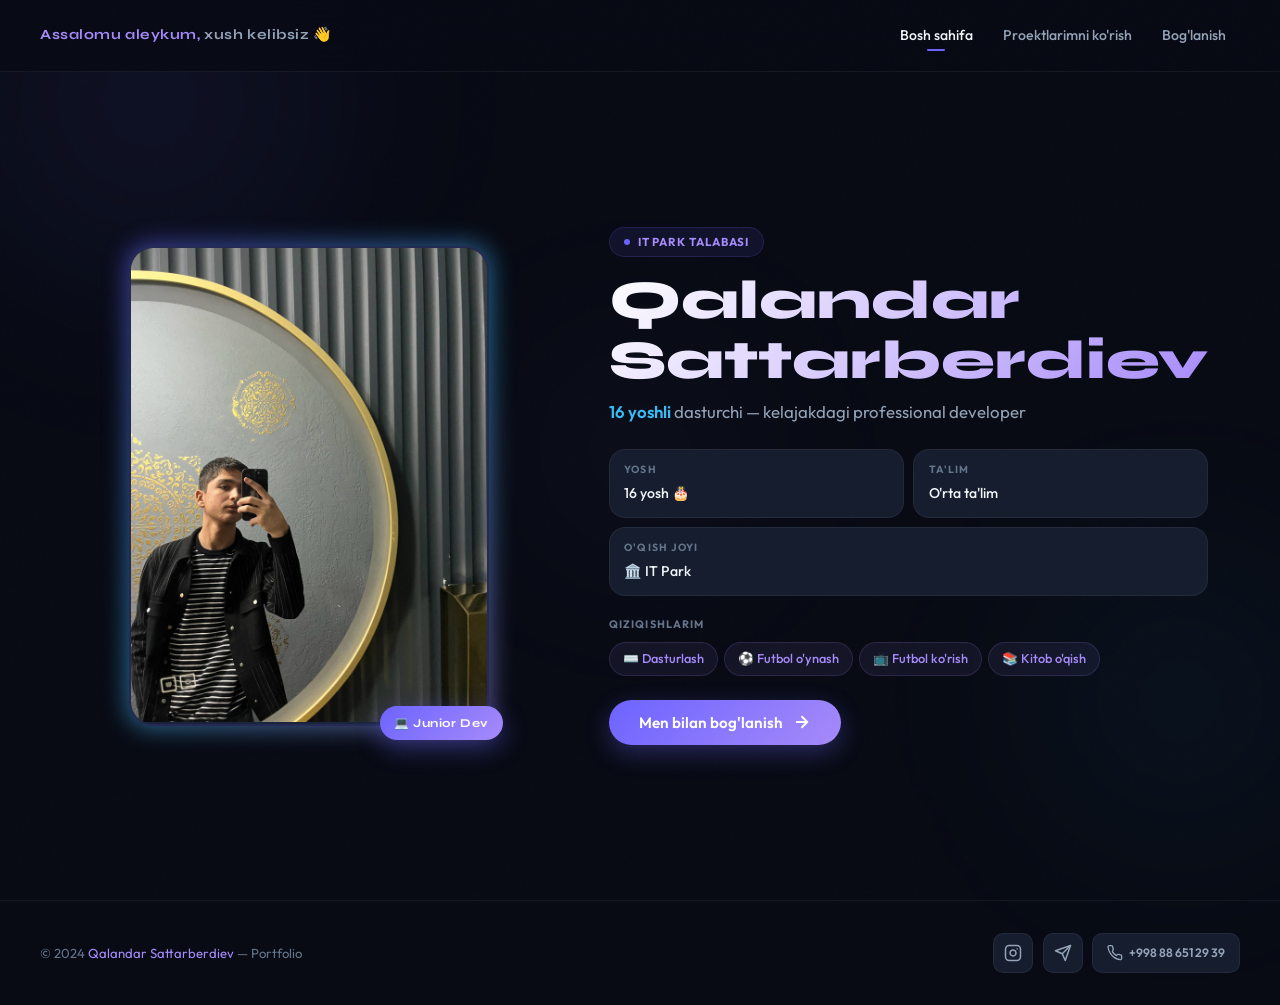
==== index.html @ b64dbe1a "ozim haqimda" ====
<!DOCTYPE html>
<html lang="uz">
<head>
  <meta charset="UTF-8" />
  <meta name="viewport" content="width=device-width, initial-scale=1.0" />
  <title>Qalandar Sattarberdiev — Portfolio</title>
  <meta name="description" content="Qalandar Sattarberdiev — 16 yoshli dasturchi. IT Park da tahsil oluvchi." />
  <link rel="stylesheet" href="style.css" />
  <link rel="preconnect" href="https://fonts.googleapis.com" />
  <link rel="preconnect" href="https://fonts.gstatic.com" crossorigin />
  <link href="https://fonts.googleapis.com/css2?family=Syne:wght@400;500;600;700;800&family=Outfit:wght@300;400;500;600&display=swap" rel="stylesheet" />
</head>
<body>

<!-- Background Blobs -->
<div class="bg-blob bg-blob-1"></div>
<div class="bg-blob bg-blob-2"></div>
<div class="bg-blob bg-blob-3"></div>

<!-- ===== HEADER ===== -->
<header id="main-header">
  <div class="header-inner">
    <!-- Greeting (desktop) -->
    <div class="header-greeting">
      <span>Assalomu aleykum,</span> xush kelibsiz 👋
    </div>
    <!-- Brand (mobile only) -->
    <div class="header-brand">QS</div>
    <!-- Desktop nav -->
    <nav>
      <a href="#" class="nav-link active" data-page="home">Bosh sahifa</a>
      <a href="#" class="nav-link" data-page="projects">Proektlarimni ko'rish</a>
      <a href="#" class="nav-link" data-page="contact">Bog'lanish</a>
    </nav>
    <!-- Hamburger -->
    <button class="hamburger" id="hamburger" aria-label="Menyuni ochish/yopish" aria-expanded="false">
      <span></span><span></span><span></span>
    </button>
  </div>
</header>

<!-- Mobile Navigation -->
<div class="mobile-nav" id="mobile-nav">
  <a href="#" class="nav-link active" data-page="home">🏠 Bosh sahifa</a>
  <a href="#" class="nav-link" data-page="projects">💼 Proektlarimni ko'rish</a>
  <a href="#" class="nav-link" data-page="contact">📬 Bog'lanish</a>
</div>

<!-- ===== MAIN ===== -->
<main>

  <!-- ==============================
       HOME PAGE
  ============================== -->
  <div class="page active" id="page-home">
    <section class="home-hero">
      <div class="section-wrap">
        <div class="hero-grid">

          <!-- Left: Profile Image -->
          <div class="hero-image-side">
            <div class="profile-card">
              <div class="profile-card-glow"></div>
              <div class="profile-img-wrap">
                <div class="profile-img-placeholder">
                  <svg width="80" height="80" viewBox="0 0 80 80" fill="none" xmlns="http://www.w3.org/2000/svg">
                    <circle cx="40" cy="30" r="20" fill="currentColor"/>
                    <ellipse cx="40" cy="72" rx="32" ry="20" fill="currentColor"/>
                  </svg>
                  <span><img src="image/photo_2026-04-04_16-23-13.jpg" alt=""></span>
                </div>
              </div>
              <div class="profile-badge">💻 Junior Dev</div>
            </div>
          </div>

          <!-- Right: Info -->
          <div class="hero-info-side">
            <div class="hero-tag">
              <span class="hero-tag-dot"></span>
              IT Park talabasi
            </div>
            <h1 class="hero-name">Qalandar<br>Sattarberdiev</h1>
            <p class="hero-subtitle">
              <strong>16 yoshli</strong> dasturchi — kelajakdagi
              professional developer
            </p>

            <!-- Info Grid -->
            <div class="info-grid">
              <div class="info-item">
                <div class="info-label">Yosh</div>
                <div class="info-value">16 yosh 🎂</div>
              </div>
              <div class="info-item">
                <div class="info-label">Ta'lim</div>
                <div class="info-value">O'rta ta'lim</div>
              </div>
              <div class="info-item span-2">
                <div class="info-label">O'qish joyi</div>
                <div class="info-value">🏛️ IT Park</div>
              </div>
            </div>

            <!-- Interests -->
            <div class="interests-section">
              <div class="interests-title">Qiziqishlarim</div>
              <div class="interests-tags">
                <span class="interest-tag">⌨️ Dasturlash</span>
                <span class="interest-tag">⚽ Futbol o'ynash</span>
                <span class="interest-tag">📺 Futbol ko'rish</span>
                <span class="interest-tag">📚 Kitob o'qish</span>
              </div>
            </div>

            <!-- CTA -->
            <button class="btn-primary" data-page="contact">
              <span>Men bilan bog'lanish</span>
              <svg width="18" height="18" viewBox="0 0 24 24" fill="none" stroke="currentColor" stroke-width="2.5" stroke-linecap="round" stroke-linejoin="round">
                <line x1="5" y1="12" x2="19" y2="12"/><polyline points="12 5 19 12 12 19"/>
              </svg>
            </button>
          </div>

        </div>
      </div>
    </section>
  </div>

  <!-- ==============================
       PROJECTS PAGE
  ============================== -->
  <div class="page" id="page-projects">
    <section>
      <div class="section-wrap">
        <div class="projects-header fade-in-up">
          <div class="section-eyebrow">Portfolio</div>
          <h2 class="section-title">Mening Proektlarim</h2>
          <p class="section-desc">
            Dasturlash yo'lida yaratilgan ishlarim — har biri yangi ko'nikma va tajriba
          </p>
        </div>

        <div class="projects-grid">

          <!-- Card 1 -->
          <div class="project-card" data-link="#" onclick="openProject(this)">
            <div class="project-card-bg bg-p1">
              <div class="project-card-inner-pattern">🌐</div>
            </div>
            <div class="project-card-overlay"></div>
            <div class="project-card-overlay-hover"></div>
            <div class="project-card-link-icon">
              <svg width="16" height="16" viewBox="0 0 24 24" fill="none" stroke="#fff" stroke-width="2.5"><line x1="7" y1="17" x2="17" y2="7"/><polyline points="7 7 17 7 17 17"/></svg>
            </div>
            <div class="project-card-content">
              <div class="project-card-num">01</div>
              <div class="project-card-title">Web Sayt</div>
              <div class="project-card-tag">HTML · CSS</div>
            </div>
          </div>

          <!-- Card 2 -->
          <div class="project-card" data-link="#" onclick="openProject(this)">
            <div class="project-card-bg bg-p2">
              <div class="project-card-inner-pattern">🧮</div>
            </div>
            <div class="project-card-overlay"></div>
            <div class="project-card-overlay-hover"></div>
            <div class="project-card-link-icon">
              <svg width="16" height="16" viewBox="0 0 24 24" fill="none" stroke="#fff" stroke-width="2.5"><line x1="7" y1="17" x2="17" y2="7"/><polyline points="7 7 17 7 17 17"/></svg>
            </div>
            <div class="project-card-content">
              <div class="project-card-num">02</div>
              <div class="project-card-title">Kalkulyator</div>
              <div class="project-card-tag">JavaScript</div>
            </div>
          </div>

          <!-- Card 3 -->
          <div class="project-card" data-link="#" onclick="openProject(this)">
            <div class="project-card-bg bg-p3">
              <div class="project-card-inner-pattern">📝</div>
            </div>
            <div class="project-card-overlay"></div>
            <div class="project-card-overlay-hover"></div>
            <div class="project-card-link-icon">
              <svg width="16" height="16" viewBox="0 0 24 24" fill="none" stroke="#fff" stroke-width="2.5"><line x1="7" y1="17" x2="17" y2="7"/><polyline points="7 7 17 7 17 17"/></svg>
            </div>
            <div class="project-card-content">
              <div class="project-card-num">03</div>
              <div class="project-card-title">Todo App</div>
              <div class="project-card-tag">JavaScript</div>
            </div>
          </div>

          <!-- Card 4 -->
          <div class="project-card" data-link="#" onclick="openProject(this)">
            <div class="project-card-bg bg-p4">
              <div class="project-card-inner-pattern">🎨</div>
            </div>
            <div class="project-card-overlay"></div>
            <div class="project-card-overlay-hover"></div>
            <div class="project-card-link-icon">
              <svg width="16" height="16" viewBox="0 0 24 24" fill="none" stroke="#fff" stroke-width="2.5"><line x1="7" y1="17" x2="17" y2="7"/><polyline points="7 7 17 7 17 17"/></svg>
            </div>
            <div class="project-card-content">
              <div class="project-card-num">04</div>
              <div class="project-card-title">Landing Page</div>
              <div class="project-card-tag">HTML · CSS</div>
            </div>
          </div>

          <!-- Card 5 -->
          <div class="project-card" data-link="#" onclick="openProject(this)">
            <div class="project-card-bg bg-p5">
              <div class="project-card-inner-pattern">⚡</div>
            </div>
            <div class="project-card-overlay"></div>
            <div class="project-card-overlay-hover"></div>
            <div class="project-card-link-icon">
              <svg width="16" height="16" viewBox="0 0 24 24" fill="none" stroke="#fff" stroke-width="2.5"><line x1="7" y1="17" x2="17" y2="7"/><polyline points="7 7 17 7 17 17"/></svg>
            </div>
            <div class="project-card-content">
              <div class="project-card-num">05</div>
              <div class="project-card-title">Quiz App</div>
              <div class="project-card-tag">JS · DOM</div>
            </div>
          </div>

          <!-- Card 6 -->
          <div class="project-card" data-link="#" onclick="openProject(this)">
            <div class="project-card-bg bg-p6">
              <div class="project-card-inner-pattern">🌤️</div>
            </div>
            <div class="project-card-overlay"></div>
            <div class="project-card-overlay-hover"></div>
            <div class="project-card-link-icon">
              <svg width="16" height="16" viewBox="0 0 24 24" fill="none" stroke="#fff" stroke-width="2.5"><line x1="7" y1="17" x2="17" y2="7"/><polyline points="7 7 17 7 17 17"/></svg>
            </div>
            <div class="project-card-content">
              <div class="project-card-num">06</div>
              <div class="project-card-title">Weather App</div>
              <div class="project-card-tag">API · JS</div>
            </div>
          </div>

        </div>
      </div>
    </section>
  </div>

  <!-- ==============================
       CONTACT PAGE
  ============================== -->
  <div class="page" id="page-contact">
    <section class="contact-hero">
      <div class="section-wrap">
        <div class="contact-wrap">
          <div class="contact-card fade-in-up">

            <div class="contact-card-top">
              <div class="contact-card-top-glow"></div>
              <div class="contact-avatar">QS</div>
              <div class="section-eyebrow" style="margin-bottom: 0.5rem;">Aloqa</div>
              <h2 class="section-title" style="font-size: 2rem; margin-bottom: 0.5rem;">Bog'lanish</h2>
              <p style="color: var(--text2); font-size: 0.95rem;">
                Loyiha yoki hamkorlik uchun murojaat qiling
              </p>
            </div>

            <div class="contact-card-bottom">

              <!-- Phone -->
              <a href="tel:+998886512939" class="contact-item">
                <div class="contact-icon-wrap contact-icon-phone">
                  <svg width="22" height="22" viewBox="0 0 24 24" fill="none" stroke="currentColor" stroke-width="2" stroke-linecap="round" stroke-linejoin="round">
                    <path d="M22 16.92v3a2 2 0 0 1-2.18 2 19.79 19.79 0 0 1-8.63-3.07A19.5 19.5 0 0 1 4.69 12 19.79 19.79 0 0 1 1.61 3.38 2 2 0 0 1 3.58 1h3a2 2 0 0 1 2 1.72 12.84 12.84 0 0 0 .7 2.81 2 2 0 0 1-.45 2.11L8.09 9.91a16 16 0 0 0 6 6l1.27-1.27a2 2 0 0 1 2.11-.45 12.84 12.84 0 0 0 2.81.7A2 2 0 0 1 22 16.92z"/>
                  </svg>
                </div>
                <div>
                  <div class="contact-item-label">Telefon raqam</div>
                  <div class="contact-item-value">+998 88 651 29 39</div>
                </div>
                <div class="contact-item-arrow">
                  <svg width="18" height="18" viewBox="0 0 24 24" fill="none" stroke="currentColor" stroke-width="2.5"><line x1="5" y1="12" x2="19" y2="12"/><polyline points="12 5 19 12 12 19"/></svg>
                </div>
              </a>

              <!-- Email -->
              <a href="mailto:qalandarsattarov9@gmail.com" class="contact-item">
                <div class="contact-icon-wrap contact-icon-email">
                  <svg width="22" height="22" viewBox="0 0 24 24" fill="none" stroke="currentColor" stroke-width="2" stroke-linecap="round" stroke-linejoin="round">
                    <path d="M4 4h16c1.1 0 2 .9 2 2v12c0 1.1-.9 2-2 2H4c-1.1 0-2-.9-2-2V6c0-1.1.9-2 2-2z"/>
                    <polyline points="22,6 12,13 2,6"/>
                  </svg>
                </div>
                <div>
                  <div class="contact-item-label">Email manzil</div>
                  <div class="contact-item-value">qalandarsattarov9@gmail.com</div>
                </div>
                <div class="contact-item-arrow">
                  <svg width="18" height="18" viewBox="0 0 24 24" fill="none" stroke="currentColor" stroke-width="2.5"><line x1="5" y1="12" x2="19" y2="12"/><polyline points="12 5 19 12 12 19"/></svg>
                </div>
              </a>

            </div>
          </div>
        </div>
      </div>
    </section>
  </div>

</main>

<!-- ===== FOOTER ===== -->
<footer>
  <div class="footer-inner">
    <div class="footer-copy">
      © 2024 <span>Qalandar Sattarberdiev</span> — Portfolio
    </div>
    <div class="footer-socials">
      <!-- Instagram -->
      <a href="https://instagram.com/sattarovv_lvl" target="_blank" class="social-btn" title="Instagram">
        <svg width="18" height="18" viewBox="0 0 24 24" fill="none" stroke="currentColor" stroke-width="2" stroke-linecap="round" stroke-linejoin="round">
          <rect x="2" y="2" width="20" height="20" rx="5" ry="5"/>
          <path d="M16 11.37A4 4 0 1 1 12.63 8 4 4 0 0 1 16 11.37z"/>
          <line x1="17.5" y1="6.5" x2="17.51" y2="6.5"/>
        </svg>
      </a>
      <!-- Telegram -->
      <a href="https://t.me/sattarov_lv" target="_blank" class="social-btn" title="Telegram">
        <svg width="18" height="18" viewBox="0 0 24 24" fill="none" stroke="currentColor" stroke-width="2" stroke-linecap="round" stroke-linejoin="round">
          <line x1="22" y1="2" x2="11" y2="13"/>
          <polygon points="22 2 15 22 11 13 2 9 22 2"/>
        </svg>
      </a>
      <!-- Phone -->
      <a href="tel:+998886512939" class="social-btn social-phone-btn" title="Call">
        <svg width="16" height="16" viewBox="0 0 24 24" fill="none" stroke="currentColor" stroke-width="2" stroke-linecap="round" stroke-linejoin="round">
          <path d="M22 16.92v3a2 2 0 0 1-2.18 2 19.79 19.79 0 0 1-8.63-3.07A19.5 19.5 0 0 1 4.69 12 19.79 19.79 0 0 1 1.61 3.38 2 2 0 0 1 3.58 1h3a2 2 0 0 1 2 1.72c.127.96.361 1.903.7 2.81a2 2 0 0 1-.45 2.11L8.09 9.91a16 16 0 0 0 6 6l1.27-1.27a2 2 0 0 1 2.11-.45c.907.339 1.85.573 2.81.7A2 2 0 0 1 22 16.92z"/>
        </svg>
        <span>+998 88 651 29 39</span>
      </a>
    </div>
  </div>
</footer>

<script src="script.js"></script>
</body>
</html>
---- style.css ----
/* ===== IMPORTS ===== */
@import url('https://fonts.googleapis.com/css2?family=Syne:wght@400;500;600;700;800&family=Outfit:wght@300;400;500;600&display=swap');

/* ===== CSS VARIABLES ===== */
:root {
  --bg:        #080b14;
  --bg2:       #0d1120;
  --surface:   #151d2e;
  --surface2:  #1c2640;
  --accent:    #6c63ff;
  --accent2:   #a78bfa;
  --accent3:   #38bdf8;
  --text:      #f1f5f9;
  --text2:     #94a3b8;
  --text3:     #64748b;
  --border:    rgba(108,99,255,0.18);
  --border2:   rgba(255,255,255,0.06);
  --glow:      0 0 40px rgba(108,99,255,0.25);
  --radius:    16px;
  --radius2:   24px;
  --font-d:    'Syne', sans-serif;
  --font-b:    'Outfit', sans-serif;
  --ease:      0.3s cubic-bezier(0.4,0,0.2,1);
  --header-h: 64px;
}

/* ===== RESET ===== */
*, *::before, *::after { box-sizing: border-box; margin: 0; padding: 0; }
html { scroll-behavior: smooth; -webkit-text-size-adjust: 100%; }
body {
  font-family: var(--font-b);
  background: var(--bg);
  color: var(--text);
  min-height: 100vh;
  overflow-x: hidden;
  line-height: 1.6;
}
a { text-decoration: none; color: inherit; }
img { max-width: 100%; height: auto; display: block; }
ul { list-style: none; }
button { cursor: pointer; font-family: inherit; }

/* ===== SCROLLBAR ===== */
::-webkit-scrollbar { width: 5px; }
::-webkit-scrollbar-track { background: var(--bg); }
::-webkit-scrollbar-thumb { background: var(--accent); border-radius: 3px; }

/* ===== NOISE OVERLAY ===== */
body::before {
  content: '';
  position: fixed; inset: 0;
  background-image: url("data:image/svg+xml,%3Csvg viewBox='0 0 256 256' xmlns='http://www.w3.org/2000/svg'%3E%3Cfilter id='n'%3E%3CfeTurbulence type='fractalNoise' baseFrequency='0.9' numOctaves='4' stitchTiles='stitch'/%3E%3C/filter%3E%3Crect width='100%25' height='100%25' filter='url(%23n)' opacity='0.03'/%3E%3C/svg%3E");
  pointer-events: none; z-index: 9999; opacity: 0.35;
}

/* ===== BG BLOBS ===== */
.bg-blob {
  position: fixed; border-radius: 50%;
  filter: blur(90px); pointer-events: none; z-index: 0;
  animation: blobFloat 8s ease-in-out infinite alternate;
}
.bg-blob-1 {
  width: min(500px, 80vw); height: min(500px, 80vw);
  background: radial-gradient(circle, rgba(108,99,255,0.12) 0%, transparent 70%);
  top: -150px; left: -100px;
}
.bg-blob-2 {
  width: min(400px, 70vw); height: min(400px, 70vw);
  background: radial-gradient(circle, rgba(56,189,248,0.08) 0%, transparent 70%);
  bottom: 0; right: -100px; animation-delay: -3s;
}
.bg-blob-3 {
  width: min(300px, 60vw); height: min(300px, 60vw);
  background: radial-gradient(circle, rgba(167,139,250,0.07) 0%, transparent 70%);
  top: 50%; left: 50%; transform: translate(-50%,-50%); animation-delay: -5s;
}
@keyframes blobFloat {
  from { transform: translateY(0) scale(1); }
  to   { transform: translateY(-28px) scale(1.04); }
}

/* ===========================
   HEADER
=========================== */
header {
  position: fixed; top: 0; left: 0; right: 0; z-index: 1000;
  height: var(--header-h);
  padding: 0 clamp(1rem, 4vw, 2rem);
  background: rgba(8,11,20,0.8);
  backdrop-filter: blur(20px); -webkit-backdrop-filter: blur(20px);
  border-bottom: 1px solid var(--border2);
  transition: background var(--ease), box-shadow var(--ease);
}
header.scrolled {
  background: rgba(8,11,20,0.97);
  box-shadow: 0 8px 32px rgba(0,0,0,0.5);
}
.header-inner {
  max-width: 1200px; margin: 0 auto;
  height: 100%;
  display: flex; align-items: center; justify-content: space-between;
  gap: 1rem;
}

.header-greeting {
  font-family: var(--font-d); font-size: clamp(0.7rem,1.4vw,0.88rem);
  font-weight: 700; color: var(--text2); letter-spacing: 0.04em;
  white-space: nowrap; flex-shrink: 0;
  display: none; /* hidden by default, shown at 640px+ */
}
.header-greeting span { color: var(--accent2); }

/* Desktop nav */
nav {
  display: none; /* hidden by default, shown at 768px+ */
  align-items: center; gap: 0.2rem;
  flex-shrink: 0;
}
.nav-link {
  font-family: var(--font-b); font-size: 0.88rem; font-weight: 500;
  color: var(--text2); padding: 0.45rem 0.85rem; border-radius: 8px;
  transition: color var(--ease); position: relative; white-space: nowrap;
}
.nav-link::after {
  content: ''; position: absolute;
  bottom: 3px; left: 50%;
  transform: translateX(-50%) scaleX(0);
  width: 18px; height: 2px;
  background: var(--accent); border-radius: 2px;
  transition: transform var(--ease);
}
.nav-link:hover          { color: var(--text); }
.nav-link:hover::after   { transform: translateX(-50%) scaleX(1); }
.nav-link.active         { color: var(--text); }
.nav-link.active::after  { transform: translateX(-50%) scaleX(1); }

/* Logo / brand on mobile */
.header-brand {
  font-family: var(--font-d); font-size: 1rem; font-weight: 800;
  background: linear-gradient(135deg, var(--accent), var(--accent2));
  -webkit-background-clip: text; -webkit-text-fill-color: transparent;
  background-clip: text; flex: 1;
}

/* Hamburger button */
.hamburger {
  display: flex; flex-direction: column; justify-content: center;
  gap: 5px; padding: 6px; background: none; border: none;
  width: 36px; height: 36px; flex-shrink: 0;
}
.hamburger span {
  display: block; width: 22px; height: 2px;
  background: var(--text); border-radius: 2px;
  transition: transform var(--ease), opacity var(--ease);
  transform-origin: center;
}
.hamburger.open span:nth-child(1) { transform: translateY(7px) rotate(45deg); }
.hamburger.open span:nth-child(2) { opacity: 0; transform: scaleX(0); }
.hamburger.open span:nth-child(3) { transform: translateY(-7px) rotate(-45deg); }

/* Mobile nav dropdown */
.mobile-nav {
  display: flex;
  position: fixed;
  top: var(--header-h); left: 0; right: 0;
  background: rgba(8,11,20,0.98);
  backdrop-filter: blur(24px); -webkit-backdrop-filter: blur(24px);
  border-bottom: 1px solid var(--border2);
  padding: 1rem 1.25rem 1.5rem;
  z-index: 998;
  flex-direction: column; gap: 0.25rem;
  opacity: 0; transform: translateY(-12px);
  pointer-events: none;
  transition: opacity var(--ease), transform var(--ease);
}
.mobile-nav.open {
  opacity: 1; transform: translateY(0);
  pointer-events: all;
}
.mobile-nav .nav-link {
  display: block; font-size: 1rem;
  padding: 0.85rem 1rem; border-radius: 10px;
  border: 1px solid transparent;
  transition: background var(--ease), border-color var(--ease), color var(--ease);
}
.mobile-nav .nav-link::after { display: none; }
.mobile-nav .nav-link:hover,
.mobile-nav .nav-link.active {
  color: var(--text);
  background: rgba(108,99,255,0.08);
  border-color: var(--border);
}

/* ===========================
   MAIN / PAGES
=========================== */
main {
  position: relative; z-index: 1;
  padding-top: var(--header-h);
}
.page        { display: none; }
.page.active { display: block; }

.section-wrap {
  max-width: 1200px; margin: 0 auto;
  padding: clamp(2rem, 5vw, 5rem) clamp(1rem, 5vw, 2rem);
}

/* ===========================
   HOME — HERO
=========================== */
.home-hero {
  min-height: calc(100svh - var(--header-h));
  display: flex; align-items: center;
}
/* Mobile: single column, image on top */
.hero-grid {
  display: grid;
  grid-template-columns: 1fr;
  gap: clamp(1.5rem, 4vw, 2.5rem);
  align-items: center; width: 100%;
}
.hero-image-side {
  display: flex; justify-content: center;
  order: -1;  /* image always on top in mobile */
  animation: fadeInLeft 0.75s ease both;
}
.profile-card {
  position: relative;
  width: 100%; max-width: clamp(180px, 50vw, 280px);
}
.profile-card-glow {
  position: absolute; inset: -2px;
  border-radius: var(--radius2);
  background: linear-gradient(135deg, var(--accent), var(--accent3), var(--accent2));
  opacity: 0.55; filter: blur(12px); z-index: 0;
  animation: glowPulse 3s ease-in-out infinite;
}
@keyframes glowPulse {
  0%,100% { opacity: 0.38; filter: blur(12px); }
  50%      { opacity: 0.68; filter: blur(22px); }
}
.profile-img-wrap {
  position: relative; z-index: 1;
  border-radius: var(--radius2); overflow: hidden;
  border: 2px solid var(--border);
  background: var(--surface); aspect-ratio: 3/4;
}
.profile-img-placeholder {
  width: 100%; height: 100%; min-height: 200px;
  background: linear-gradient(135deg, var(--surface) 0%, var(--surface2) 100%);
  display: flex; flex-direction: column;
  align-items: center; justify-content: center;
  gap: 0.75rem; color: var(--text3);
}
.profile-img-placeholder svg { opacity: 0.35; width: clamp(40px,10vw,70px); height: auto; }
.profile-img-placeholder span { font-size: 0.75rem;margin-bottom: 15px; }
.profile-badge {
  position: absolute; bottom: -12px; right: -10px;
  background: linear-gradient(135deg, var(--accent), var(--accent2));
  color: #fff; font-family: var(--font-d);
  font-size: clamp(0.6rem, 1.5vw, 0.75rem); font-weight: 700;
  padding: 0.45rem 0.85rem; border-radius: 50px;
  letter-spacing: 0.05em;
  box-shadow: 0 8px 24px rgba(108,99,255,0.4);
  z-index: 2; white-space: nowrap;
}
.hero-info-side {
  text-align: center; /* centered on mobile */
  animation: fadeInRight 0.75s ease both 0.18s;
}
.hero-tag {
  display: inline-flex; align-items: center; gap: 0.5rem;
  background: rgba(108,99,255,0.1); border: 1px solid var(--border);
  color: var(--accent2); font-size: 0.72rem; font-weight: 700;
  padding: 0.3rem 0.85rem; border-radius: 50px;
  margin-bottom: 0.85rem; letter-spacing: 0.08em; text-transform: uppercase;
}
.hero-tag-dot {
  width: 6px; height: 6px;
  background: var(--accent); border-radius: 50%;
  animation: pulse 2s infinite;
}
@keyframes pulse {
  0%,100% { opacity: 1; transform: scale(1); }
  50%      { opacity: 0.45; transform: scale(0.75); }
}
.hero-name {
  font-family: var(--font-d);
  font-size: clamp(1.8rem, 6vw, 3.4rem);
  font-weight: 800; line-height: 1.1; margin-bottom: 0.5rem;
  background: linear-gradient(135deg,#fff 0%,var(--accent2) 100%);
  -webkit-background-clip: text; -webkit-text-fill-color: transparent;
  background-clip: text;
}
.hero-subtitle {
  font-size: clamp(0.88rem, 2vw, 1.05rem);
  color: var(--text2); margin-bottom: 1.5rem;
}
.hero-subtitle strong { color: var(--accent3); font-weight: 600; }

.info-grid {
  display: grid;
  grid-template-columns: 1fr 1fr;
  gap: 0.6rem; margin-bottom: 1.25rem;
}
.info-item {
  background: var(--surface); border: 1px solid var(--border2);
  border-radius: var(--radius); padding: 0.75rem 0.9rem;
  transition: border-color var(--ease), background var(--ease), transform var(--ease);
}
.info-item:hover { border-color: var(--border); background: var(--surface2); transform: translateY(-2px); }
.info-item.span-2 { grid-column: span 2; }
.info-label {
  font-size: 0.65rem; font-weight: 700; color: var(--text3);
  text-transform: uppercase; letter-spacing: 0.1em; margin-bottom: 0.2rem;
}
.info-value { font-size: 0.88rem; font-weight: 500; color: var(--text); }

.interests-section { margin-bottom: 1.5rem; }
.interests-title {
  font-size: 0.68rem; font-weight: 700; color: var(--text3);
  text-transform: uppercase; letter-spacing: 0.1em; margin-bottom: 0.55rem;
}
.interests-tags { display: flex; flex-wrap: wrap; gap: 0.4rem; justify-content: center; }
.interest-tag {
  display: inline-flex; align-items: center; gap: 0.32rem;
  background: rgba(167,139,250,0.08); border: 1px solid rgba(167,139,250,0.16);
  color: var(--accent2); font-size: 0.8rem; font-weight: 500;
  padding: 0.35rem 0.8rem; border-radius: 50px;
  transition: background var(--ease), border-color var(--ease), transform var(--ease);
}
.interest-tag:hover {
  background: rgba(167,139,250,0.16); border-color: rgba(167,139,250,0.32);
  transform: translateY(-2px);
}

.btn-primary {
  display: inline-flex; align-items: center; justify-content: center; gap: 0.6rem;
  width: 100%;  /* full width on mobile */
  background: linear-gradient(135deg, var(--accent) 0%, var(--accent2) 100%);
  color: #fff; font-family: var(--font-b);
  font-size: 0.95rem; font-weight: 600;
  padding: 0.82rem 1.9rem; border-radius: 50px; border: none;
  transition: transform var(--ease), box-shadow var(--ease);
  box-shadow: 0 8px 24px rgba(108,99,255,0.32);
  position: relative; overflow: hidden;
}
.btn-primary::before {
  content: ''; position: absolute; inset: 0;
  background: linear-gradient(135deg, var(--accent2) 0%, var(--accent) 100%);
  opacity: 0; transition: opacity var(--ease);
}
.btn-primary:hover { transform: translateY(-3px); box-shadow: 0 14px 36px rgba(108,99,255,0.48); }
.btn-primary:hover::before { opacity: 1; }
.btn-primary span, .btn-primary svg { position: relative; z-index: 1; }

/* ===========================
   PROJECTS PAGE
=========================== */
.projects-header { text-align: center; margin-bottom: clamp(1.75rem, 5vw, 3.5rem); }
.section-eyebrow {
  display: inline-block; font-size: 0.72rem; font-weight: 700;
  letter-spacing: 0.15em; text-transform: uppercase;
  color: var(--accent); margin-bottom: 0.6rem;
}
.section-title {
  font-family: var(--font-d);
  font-size: clamp(1.6rem, 5vw, 2.8rem);
  font-weight: 800; line-height: 1.2;
  background: linear-gradient(135deg,#fff 0%,var(--accent2) 100%);
  -webkit-background-clip: text; -webkit-text-fill-color: transparent;
  background-clip: text; margin-bottom: 0.75rem;
}
.section-desc { color: var(--text2); font-size: 0.93rem; max-width: 460px; margin: 0 auto; }

/* MOBILE FIRST — 1 column */
.projects-grid {
  display: grid;
  grid-template-columns: 1fr;
  gap: 0.9rem;
}
.project-card {
  width: 100%; aspect-ratio: 1;
  position: relative; border-radius: var(--radius);
  overflow: hidden; cursor: pointer;
  border: 1px solid var(--border2);
  transition: transform 0.4s cubic-bezier(0.4,0,0.2,1), box-shadow 0.4s ease;
  min-height: 140px;
}
.project-card-bg {
  position: absolute; inset: 0;
  background-size: cover; background-position: center;
  transition: transform 0.6s cubic-bezier(0.4,0,0.2,1);
}
.project-card-overlay {
  position: absolute; inset: 0;
  background: linear-gradient(to top,rgba(8,11,20,0.95) 0%,rgba(8,11,20,0.3) 50%,transparent 100%);
}
.project-card-overlay-hover {
  position: absolute; inset: 0;
  background: linear-gradient(135deg,rgba(108,99,255,0.55) 0%,rgba(56,189,248,0.38) 100%);
  opacity: 0; transition: opacity var(--ease);
}
.project-card-content {
  position: absolute; bottom: 0; left: 0; right: 0;
  padding: 0.9rem 0.85rem;
  transform: translateY(4px); transition: transform var(--ease);
}
.project-card-num {
  font-size: 0.6rem; font-weight: 700; letter-spacing: 0.1em;
  color: var(--accent2); text-transform: uppercase; margin-bottom: 0.18rem;
  opacity: 0; transform: translateY(6px);
  transition: opacity var(--ease), transform var(--ease);
}
.project-card-title {
  font-family: var(--font-d); font-size: clamp(0.82rem,2vw,0.95rem);
  font-weight: 700; color: #fff; line-height: 1.3; margin-bottom: 0.25rem;
}
.project-card-tag {
  font-size: 0.65rem; color: var(--text2);
  opacity: 0; transform: translateY(6px);
  transition: opacity var(--ease) 0.08s, transform var(--ease) 0.08s;
}
.project-card-link-icon {
  position: absolute; top: 0.8rem; right: 0.8rem;
  width: 32px; height: 32px;
  background: rgba(255,255,255,0.1); border: 1px solid rgba(255,255,255,0.18);
  border-radius: 50%; display: flex; align-items: center; justify-content: center;
  opacity: 0; transform: scale(0.8) rotate(-45deg);
  transition: opacity var(--ease), transform var(--ease);
  backdrop-filter: blur(4px);
}
.project-card:hover { transform: translateY(-6px) scale(1.01); box-shadow: 0 18px 50px rgba(108,99,255,0.28), 0 0 0 1px rgba(108,99,255,0.28); }
.project-card:hover .project-card-bg             { transform: scale(1.07); }
.project-card:hover .project-card-overlay-hover  { opacity: 1; }
.project-card:hover .project-card-num            { opacity: 1; transform: translateY(0); }
.project-card:hover .project-card-tag            { opacity: 1; transform: translateY(0); }
.project-card:hover .project-card-link-icon      { opacity: 1; transform: scale(1) rotate(0); }
.project-card:hover .project-card-content        { transform: translateY(0); }

.bg-p1 { background: linear-gradient(135deg,#1a1040,#2d1b69 50%,#0f172a); }
.bg-p2 { background: linear-gradient(135deg,#0c2340,#164e63 50%,#0f172a); }
.bg-p3 { background: linear-gradient(135deg,#1a0a0a,#7c2d12 50%,#0f172a); }
.bg-p4 { background: linear-gradient(135deg,#0a1a0a,#14532d 50%,#0f172a); }
.bg-p5 { background: linear-gradient(135deg,#1a0f2a,#581c87 50%,#0f172a); }
.bg-p6 { background: linear-gradient(135deg,#1a1500,#713f12 50%,#0f172a); }
.project-card-inner-pattern {
  position: absolute; inset: 0; display: flex; align-items: center; justify-content: center;
  font-size: clamp(2.5rem,8vw,4rem); opacity: 0.14; pointer-events: none;
}

/* ===========================
   CONTACT PAGE
=========================== */
.contact-hero {
  min-height: calc(100svh - var(--header-h));
  display: flex; align-items: center; justify-content: center;
  padding: clamp(1.5rem,4vw,3rem) clamp(1rem,4vw,2rem);
}
.contact-wrap { width: 100%; max-width: 660px; }
.contact-card {
  background: var(--surface); border: 1px solid var(--border2);
  border-radius: var(--radius2); overflow: hidden; position: relative;
}
.contact-card-top {
  padding: clamp(1.5rem,5vw,3rem) clamp(1.25rem,5vw,3rem) clamp(1rem,3vw,2rem);
  text-align: center; border-bottom: 1px solid var(--border2); position: relative;
}
.contact-card-top-glow {
  position: absolute; top: -60px; left: 50%; transform: translateX(-50%);
  width: 300px; height: 180px;
  background: radial-gradient(ellipse,rgba(108,99,255,0.2) 0%,transparent 70%);
  pointer-events: none;
}
.contact-avatar {
  width: clamp(56px,12vw,80px); height: clamp(56px,12vw,80px);
  border-radius: 50%;
  background: linear-gradient(135deg,var(--accent),var(--accent2));
  display: flex; align-items: center; justify-content: center;
  margin: 0 auto 1rem;
  font-family: var(--font-d); font-size: clamp(1.2rem,4vw,1.8rem);
  font-weight: 800; color: #fff;
  box-shadow: 0 8px 32px rgba(108,99,255,0.4);
}
.contact-card-bottom {
  padding: clamp(1.1rem,4vw,2.5rem) clamp(1.1rem,5vw,3rem);
  display: flex; flex-direction: column; gap: 0.8rem;
}
.contact-item {
  display: flex; align-items: center; gap: 0.9rem;
  padding: clamp(0.8rem,2.5vw,1.25rem) clamp(0.9rem,3vw,1.5rem);
  background: var(--bg2); border: 1px solid var(--border2);
  border-radius: var(--radius); cursor: pointer;
  transition: border-color var(--ease), background var(--ease),
              transform var(--ease), box-shadow var(--ease);
}
.contact-item:hover {
  border-color: var(--border); background: rgba(108,99,255,0.06);
  transform: translateX(5px); box-shadow: var(--glow);
}
.contact-icon-wrap {
  width: clamp(38px,8vw,48px); height: clamp(38px,8vw,48px);
  border-radius: 11px; display: flex; align-items: center;
  justify-content: center; flex-shrink: 0;
}
.contact-icon-phone { background: rgba(56,189,248,0.12); color: var(--accent3); }
.contact-icon-email { background: rgba(108,99,255,0.12); color: var(--accent); }
.contact-item-label {
  font-size: 0.65rem; font-weight: 700; color: var(--text3);
  text-transform: uppercase; letter-spacing: 0.1em; margin-bottom: 0.12rem;
}
.contact-item-value {
  font-size: clamp(0.78rem,2.5vw,1rem); font-weight: 500;
  color: var(--text); font-family: var(--font-d); word-break: break-all;
}
.contact-item-arrow {
  margin-left: auto; color: var(--text3); flex-shrink: 0;
  transition: color var(--ease), transform var(--ease);
}
.contact-item:hover .contact-item-arrow { color: var(--accent2); transform: translateX(4px); }

/* ===========================
   FOOTER
=========================== */
footer {
  position: relative; z-index: 1;
  border-top: 1px solid var(--border2);
  padding: clamp(1.1rem,3vw,2rem) clamp(1rem,4vw,2rem);
}
.footer-inner {
  max-width: 1200px; margin: 0 auto;
  display: flex; flex-direction: column;
  align-items: center; gap: 1rem; text-align: center;
}
.footer-copy { font-size: 0.82rem; color: var(--text3); }
.footer-copy span { color: var(--accent2); }
.footer-socials { display: flex; align-items: center; gap: 0.6rem; flex-wrap: wrap; justify-content: center; }

.social-btn {
  display: flex; align-items: center; justify-content: center;
  width: 40px; height: 40px; border-radius: 10px;
  background: var(--surface); border: 1px solid var(--border2);
  color: var(--text2); flex-shrink: 0;
  transition: border-color var(--ease), transform var(--ease), box-shadow var(--ease);
  position: relative; overflow: hidden;
}
.social-btn::before {
  content: ''; position: absolute; inset: 0;
  background: linear-gradient(135deg,var(--accent),var(--accent2));
  opacity: 0; transition: opacity var(--ease);
}
.social-btn svg { position: relative; z-index: 1; transition: color var(--ease); }
.social-btn:hover { border-color: transparent; transform: translateY(-3px); box-shadow: 0 8px 20px rgba(108,99,255,0.32); }
.social-btn:hover::before { opacity: 1; }
.social-btn:hover svg { color: #fff; }

.social-phone-btn {
  width: auto; padding: 0 0.85rem;
  font-size: 0.76rem; font-weight: 600;
  gap: 0.4rem; white-space: nowrap;
}

/* ===========================
   ANIMATIONS
=========================== */
@keyframes fadeInLeft  { from { opacity:0; transform:translateX(-28px); } to { opacity:1; transform:none; } }
@keyframes fadeInRight { from { opacity:0; transform:translateX(28px);  } to { opacity:1; transform:none; } }
@keyframes fadeInUp    { from { opacity:0; transform:translateY(24px);  } to { opacity:1; transform:none; } }
.fade-in-up { animation: fadeInUp 0.65s ease both; }

#cursor-glow {
  position: fixed; width: 320px; height: 320px;
  border-radius: 50%; pointer-events: none; z-index: 0;
  background: radial-gradient(circle,rgba(108,99,255,0.055) 0%,transparent 70%);
  transform: translate(-50%,-50%);
  transition: left 0.12s ease, top 0.12s ease;
  will-change: left, top;
}

/* ===========================
   RESPONSIVE BREAKPOINTS
=========================== */

/* ---- 480px : 2 project columns ---- */
@media (min-width: 480px) {
  .projects-grid { grid-template-columns: repeat(2, 1fr); }
}

/* ---- 600px : show greeting ---- */
@media (min-width: 600px) {
  .header-greeting { display: block; }
}

/* ---- 768px : desktop nav, 2-col hero ---- */
@media (min-width: 768px) {
  :root { --header-h: 72px; }

  nav { display: flex; }
  .hamburger { display: none; }
  .mobile-nav { display: none !important; }
  .header-brand { display: none; }

  /* Hero becomes 2-column */
  .hero-grid {
    grid-template-columns: 1fr 1fr;
    gap: clamp(2.5rem,5vw,4rem);
  }
  .hero-image-side { order: 0; justify-content: center; }
  .hero-info-side  { text-align: left; }
  .interests-tags  { justify-content: flex-start; }
  .btn-primary     { width: auto; }

  .profile-card    { max-width: 300px; }
  .profile-img-placeholder { min-height: 320px; }
  .profile-badge   { bottom: -14px; right: -14px; }

  .home-hero { min-height: calc(100svh - var(--header-h)); align-items: center; }

  /* 3-col project grid */
  .projects-grid { grid-template-columns: repeat(3, 1fr); }

  /* Footer row on desktop */
  .footer-inner {
    flex-direction: row;
    justify-content: space-between;
    text-align: left;
  }
  .footer-socials { justify-content: flex-end; }
}

/* ---- 1024px : 4-col grid, bigger profile ---- */
@media (min-width: 1024px) {
  .projects-grid { grid-template-columns: repeat(4, 1fr); }
  .profile-card  { max-width: 360px; }
  .profile-img-placeholder { min-height: 400px; }
}

/* ---- MAX 359px : extreme small ---- */
@media (max-width: 359px) {
  .hero-tag     { font-size: 0.62rem; }
  .hero-name    { font-size: 1.5rem; }
  .interest-tag { font-size: 0.72rem; padding: 0.28rem 0.6rem; }
  .info-grid    { grid-template-columns: 1fr; }
  .info-item.span-2 { grid-column: span 1; }
  .section-wrap { padding: 1.5rem 0.85rem; }
  .social-phone-btn span { display: none; }
  .social-phone-btn { width: 40px; padding: 0; }
}
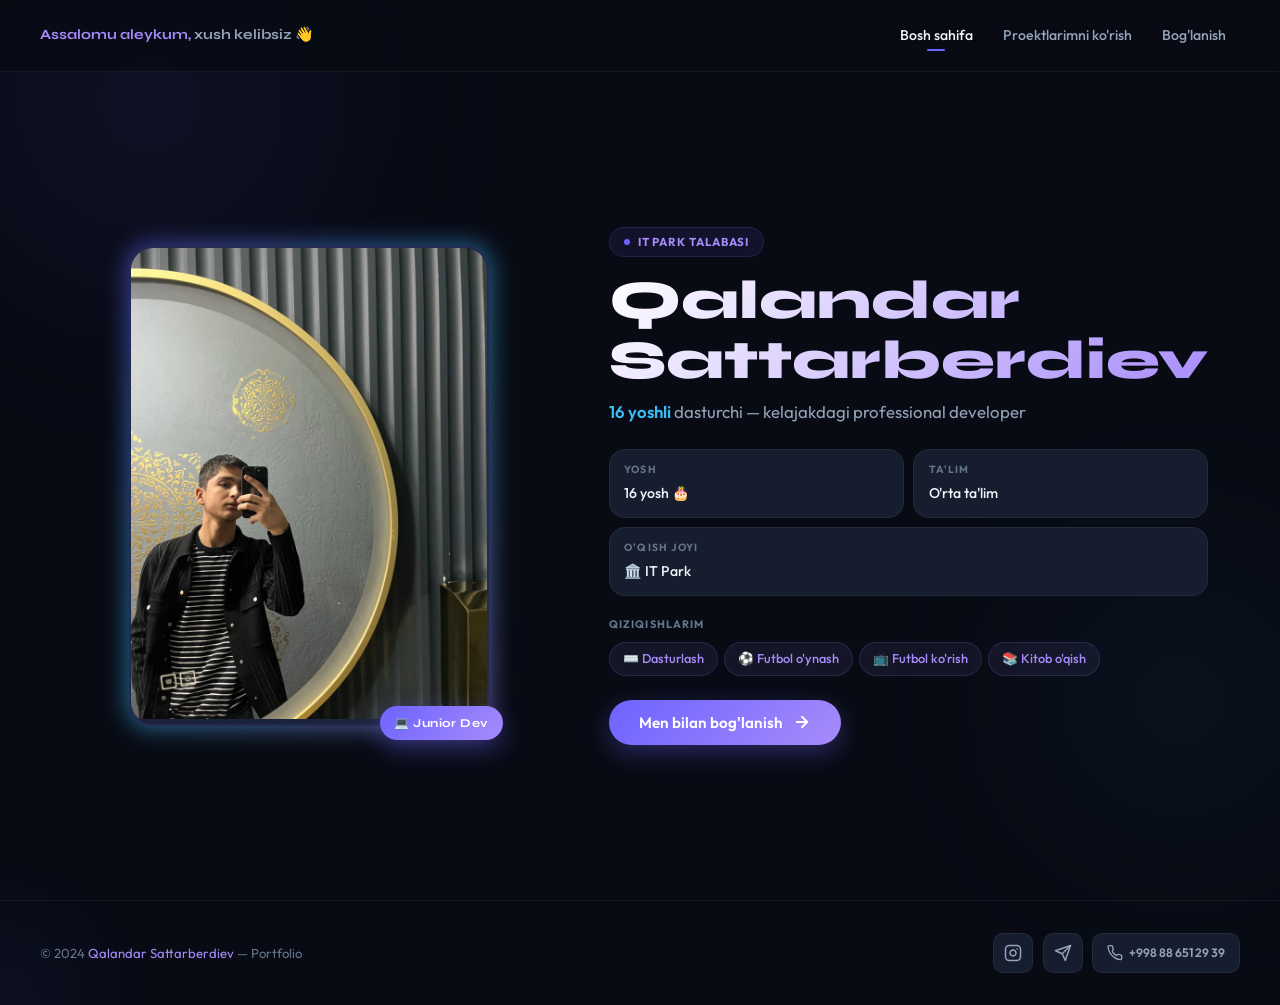
==== commit a3730b53: "update: kichik o‘zgarishlar" ====
--- a/index.html
+++ b/index.html
@@ -1,310 +1,450 @@
 <!DOCTYPE html>
 <html lang="uz">
 <head>
-  <meta charset="UTF-8" />
-  <meta name="viewport" content="width=device-width, initial-scale=1.0" />
-  <title>Qalandar Sattarberdiev — Portfolio</title>
-  <meta name="description" content="Qalandar Sattarberdiev — 16 yoshli dasturchi. IT Park da tahsil oluvchi." />
-  <link rel="stylesheet" href="style.css" />
-  <link rel="preconnect" href="https://fonts.googleapis.com" />
-  <link rel="preconnect" href="https://fonts.gstatic.com" crossorigin />
-  <link href="https://fonts.googleapis.com/css2?family=Syne:wght@400;500;600;700;800&family=Outfit:wght@300;400;500;600&display=swap" rel="stylesheet" />
+<meta charset="UTF-8"/>
+<meta name="viewport" content="width=device-width, initial-scale=1.0"/>
+<title>Qalandar Sattarberdiev — Portfolio</title>
+<link rel="preconnect" href="https://fonts.googleapis.com"/>
+<link rel="preconnect" href="https://fonts.gstatic.com" crossorigin/>
+<link href="https://fonts.googleapis.com/css2?family=Syne:wght@700;800&family=Outfit:wght@400;500;600&display=swap" rel="stylesheet"/>
+<style>
+/* ===== VARIABLES ===== */
+:root {
+  --bg:#080b14; --bg2:#0d1120; --surface:#151d2e; --surface2:#1c2640;
+  --accent:#6c63ff; --accent2:#a78bfa; --accent3:#38bdf8;
+  --text:#f1f5f9; --text2:#94a3b8; --text3:#64748b;
+  --border:rgba(108,99,255,0.18); --border2:rgba(255,255,255,0.06);
+  --radius:16px; --radius2:24px;
+  --font-d:'Syne',sans-serif; --font-b:'Outfit',sans-serif;
+  --ease:0.3s cubic-bezier(0.4,0,0.2,1);
+  --hh:64px; /* header height */
+}
+
+/* ===== RESET ===== */
+*,*::before,*::after{box-sizing:border-box;margin:0;padding:0}
+html{scroll-behavior:smooth;-webkit-text-size-adjust:100%}
+body{font-family:var(--font-b);background:var(--bg);color:var(--text);min-height:100vh;overflow-x:hidden;line-height:1.6}
+a{text-decoration:none;color:inherit}
+img{max-width:100%;height:auto;display:block}
+button{cursor:pointer;font-family:inherit;border:none;background:none}
+::-webkit-scrollbar{width:5px}
+::-webkit-scrollbar-track{background:var(--bg)}
+::-webkit-scrollbar-thumb{background:var(--accent);border-radius:3px}
+
+/* ===== BG BLOBS ===== */
+.blob{position:fixed;border-radius:50%;filter:blur(90px);pointer-events:none;z-index:0;animation:blobf 8s ease-in-out infinite alternate}
+.blob1{width:min(500px,80vw);height:min(500px,80vw);background:radial-gradient(circle,rgba(108,99,255,.12),transparent 70%);top:-150px;left:-100px}
+.blob2{width:min(400px,70vw);height:min(400px,70vw);background:radial-gradient(circle,rgba(56,189,248,.08),transparent 70%);bottom:0;right:-100px;animation-delay:-3s}
+@keyframes blobf{to{transform:translateY(-28px) scale(1.04)}}
+
+/* ===== HEADER ===== */
+header{
+  position:fixed;top:0;left:0;right:0;z-index:1000;
+  height:var(--hh);padding:0 clamp(1rem,4vw,2rem);
+  background:rgba(8,11,20,.82);
+  backdrop-filter:blur(20px);-webkit-backdrop-filter:blur(20px);
+  border-bottom:1px solid var(--border2);
+  transition:background .3s,box-shadow .3s;
+}
+header.scrolled{background:rgba(8,11,20,.97);box-shadow:0 8px 32px rgba(0,0,0,.5)}
+.h-inner{max-width:1200px;margin:0 auto;height:100%;display:flex;align-items:center;justify-content:space-between;gap:1rem}
+
+.h-greeting{font-family:var(--font-d);font-size:clamp(.7rem,1.4vw,.88rem);font-weight:700;color:var(--text2);white-space:nowrap;display:none}
+.h-greeting span{color:var(--accent2)}
+.h-brand{font-family:var(--font-d);font-size:1rem;font-weight:800;background:linear-gradient(135deg,var(--accent),var(--accent2));-webkit-background-clip:text;-webkit-text-fill-color:transparent;background-clip:text;flex:1}
+
+/* Desktop nav */
+nav{display:none;align-items:center;gap:.2rem}
+.nl{font-family:var(--font-b);font-size:.88rem;font-weight:500;color:var(--text2);padding:.45rem .85rem;border-radius:8px;transition:color var(--ease);position:relative;white-space:nowrap}
+.nl::after{content:'';position:absolute;bottom:3px;left:50%;transform:translateX(-50%) scaleX(0);width:18px;height:2px;background:var(--accent);border-radius:2px;transition:transform var(--ease)}
+.nl:hover,.nl.active{color:var(--text)}
+.nl:hover::after,.nl.active::after{transform:translateX(-50%) scaleX(1)}
+
+/* ===== HAMBURGER ===== */
+.hbg{
+  display:flex;flex-direction:column;justify-content:center;
+  gap:5px;padding:8px;width:40px;height:40px;flex-shrink:0;
+  background:rgba(108,99,255,.1);border:1px solid var(--border);
+  border-radius:10px;transition:background var(--ease),border-color var(--ease);
+}
+.hbg:hover{background:rgba(108,99,255,.18);border-color:var(--border)}
+.hbg span{
+  display:block;width:20px;height:2px;
+  background:var(--text);border-radius:2px;
+  transition:transform .3s ease,opacity .3s ease;
+  transform-origin:center;
+}
+/* X animation */
+.hbg.open span:nth-child(1){transform:translateY(7px) rotate(45deg)}
+.hbg.open span:nth-child(2){opacity:0;transform:scaleX(0)}
+.hbg.open span:nth-child(3){transform:translateY(-7px) rotate(-45deg)}
+
+/* ===== MOBILE NAV ===== */
+.mnav{
+  display:flex;flex-direction:column;gap:.3rem;
+  position:fixed;top:var(--hh);left:0;right:0;
+  background:rgba(8,11,20,.98);
+  backdrop-filter:blur(28px);-webkit-backdrop-filter:blur(28px);
+  border-bottom:1px solid var(--border2);
+  padding:1rem 1.25rem 1.75rem;
+  z-index:998;
+  /* HIDDEN STATE */
+  visibility:hidden;
+  opacity:0;
+  transform:translateY(-14px);
+  pointer-events:none;
+  transition:opacity .28s cubic-bezier(.4,0,.2,1),
+             transform .28s cubic-bezier(.4,0,.2,1),
+             visibility 0s linear .28s;
+}
+/* OPEN STATE */
+.mnav.open{
+  visibility:visible;
+  opacity:1;
+  transform:translateY(0);
+  pointer-events:auto;
+  transition:opacity .28s cubic-bezier(.4,0,.2,1),
+             transform .28s cubic-bezier(.4,0,.2,1),
+             visibility 0s linear 0s;
+}
+.mnav-top{
+  font-family:var(--font-d);font-size:.72rem;font-weight:700;
+  color:var(--accent2);letter-spacing:.1em;text-transform:uppercase;
+  padding:.2rem .5rem .4rem;opacity:.7;
+}
+.mnav-line{height:1px;background:var(--border2);margin-bottom:.3rem}
+.mnav .nl{
+  display:flex;align-items:center;gap:.7rem;
+  font-size:1rem;font-weight:500;
+  padding:.9rem 1rem;border-radius:12px;
+  border:1px solid transparent;color:var(--text2);
+  transition:background var(--ease),border-color var(--ease),color var(--ease),transform .2s;
+}
+.mnav .nl::after{display:none}
+.mnav .nl:hover{color:var(--text);background:rgba(108,99,255,.08);border-color:var(--border);transform:translateX(4px)}
+.mnav .nl.active{color:var(--text);background:rgba(108,99,255,.12);border-color:rgba(108,99,255,.25)}
+
+/* Overlay backdrop */
+.moverlay{
+  position:fixed;inset:0;top:var(--hh);
+  background:rgba(0,0,0,.55);
+  backdrop-filter:blur(2px);-webkit-backdrop-filter:blur(2px);
+  z-index:997;
+  visibility:hidden;opacity:0;
+  transition:opacity .28s ease,visibility 0s linear .28s;
+}
+.moverlay.open{visibility:visible;opacity:1;transition:opacity .28s ease,visibility 0s linear 0s}
+
+/* ===== MAIN ===== */
+main{position:relative;z-index:1;padding-top:var(--hh)}
+.page{display:none}
+.page.active{display:block}
+.wrap{max-width:1200px;margin:0 auto;padding:clamp(2rem,5vw,5rem) clamp(1rem,5vw,2rem)}
+
+/* ===== HOME ===== */
+.home-sec{min-height:calc(100svh - var(--hh));display:flex;align-items:center}
+.hgrid{display:grid;grid-template-columns:1fr;gap:clamp(1.5rem,4vw,2.5rem);align-items:center;width:100%}
+.img-side{display:flex;justify-content:center;order:-1;animation:fadeL .75s ease both}
+.pcard{position:relative;width:100%;max-width:clamp(180px,50vw,280px)}
+.pglow{position:absolute;inset:-2px;border-radius:var(--radius2);background:linear-gradient(135deg,var(--accent),var(--accent3),var(--accent2));opacity:.55;filter:blur(12px);z-index:0;animation:gp 3s ease-in-out infinite}
+@keyframes gp{0%,100%{opacity:.38;filter:blur(12px)}50%{opacity:.68;filter:blur(22px)}}
+.pimgw{position:relative;z-index:1;border-radius:var(--radius2);overflow:hidden;border:2px solid var(--border);background:var(--surface);aspect-ratio:3/4}
+.pph{width:100%;height:100%;min-height:200px;background:linear-gradient(135deg,var(--surface),var(--surface2));display:flex;flex-direction:column;align-items:center;justify-content:center;gap:.75rem;color:var(--text3)}
+.pph svg{opacity:.35;width:clamp(40px,10vw,70px);height:auto}
+.pbadge{position:absolute;bottom:-12px;right:-10px;background:linear-gradient(135deg,var(--accent),var(--accent2));color:#fff;font-family:var(--font-d);font-size:clamp(.6rem,1.5vw,.75rem);font-weight:700;padding:.45rem .85rem;border-radius:50px;letter-spacing:.05em;box-shadow:0 8px 24px rgba(108,99,255,.4);z-index:2;white-space:nowrap}
+
+.info-side{text-align:center;animation:fadeR .75s ease both .18s}
+.tag{display:inline-flex;align-items:center;gap:.5rem;background:rgba(108,99,255,.1);border:1px solid var(--border);color:var(--accent2);font-size:.72rem;font-weight:700;padding:.3rem .85rem;border-radius:50px;margin-bottom:.85rem;letter-spacing:.08em;text-transform:uppercase}
+.tagdot{width:6px;height:6px;background:var(--accent);border-radius:50%;animation:pulse 2s infinite}
+@keyframes pulse{0%,100%{opacity:1;transform:scale(1)}50%{opacity:.45;transform:scale(.75)}}
+.hname{font-family:var(--font-d);font-size:clamp(1.8rem,6vw,3.4rem);font-weight:800;line-height:1.1;margin-bottom:.5rem;background:linear-gradient(135deg,#fff,var(--accent2));-webkit-background-clip:text;-webkit-text-fill-color:transparent;background-clip:text}
+.hsub{font-size:clamp(.88rem,2vw,1.05rem);color:var(--text2);margin-bottom:1.5rem}
+.hsub strong{color:var(--accent3);font-weight:600}
+
+.igrid{display:grid;grid-template-columns:1fr 1fr;gap:.6rem;margin-bottom:1.25rem}
+.iitem{background:var(--surface);border:1px solid var(--border2);border-radius:var(--radius);padding:.75rem .9rem;transition:border-color var(--ease),background var(--ease),transform var(--ease)}
+.iitem:hover{border-color:var(--border);background:var(--surface2);transform:translateY(-2px)}
+.iitem.s2{grid-column:span 2}
+.ilabel{font-size:.65rem;font-weight:700;color:var(--text3);text-transform:uppercase;letter-spacing:.1em;margin-bottom:.2rem}
+.ival{font-size:.88rem;font-weight:500;color:var(--text)}
+
+.int-sec{margin-bottom:1.5rem}
+.int-title{font-size:.68rem;font-weight:700;color:var(--text3);text-transform:uppercase;letter-spacing:.1em;margin-bottom:.55rem}
+.int-tags{display:flex;flex-wrap:wrap;gap:.4rem;justify-content:center}
+.itag{display:inline-flex;align-items:center;gap:.32rem;background:rgba(167,139,250,.08);border:1px solid rgba(167,139,250,.16);color:var(--accent2);font-size:.8rem;font-weight:500;padding:.35rem .8rem;border-radius:50px;transition:background var(--ease),border-color var(--ease),transform var(--ease)}
+.itag:hover{background:rgba(167,139,250,.16);border-color:rgba(167,139,250,.32);transform:translateY(-2px)}
+
+.btn{display:inline-flex;align-items:center;justify-content:center;gap:.6rem;width:100%;background:linear-gradient(135deg,var(--accent),var(--accent2));color:#fff;font-family:var(--font-b);font-size:.95rem;font-weight:600;padding:.82rem 1.9rem;border-radius:50px;border:none;cursor:pointer;transition:transform var(--ease),box-shadow var(--ease);box-shadow:0 8px 24px rgba(108,99,255,.32);position:relative;overflow:hidden}
+.btn::before{content:'';position:absolute;inset:0;background:linear-gradient(135deg,var(--accent2),var(--accent));opacity:0;transition:opacity var(--ease)}
+.btn:hover{transform:translateY(-3px);box-shadow:0 14px 36px rgba(108,99,255,.48)}
+.btn:hover::before{opacity:1}
+.btn span,.btn svg{position:relative;z-index:1}
+
+/* ===== PROJECTS ===== */
+.phead{text-align:center;margin-bottom:clamp(1.75rem,5vw,3.5rem)}
+.eyebrow{display:inline-block;font-size:.72rem;font-weight:700;letter-spacing:.15em;text-transform:uppercase;color:var(--accent);margin-bottom:.6rem}
+.stitle{font-family:var(--font-d);font-size:clamp(1.6rem,5vw,2.8rem);font-weight:800;line-height:1.2;background:linear-gradient(135deg,#fff,var(--accent2));-webkit-background-clip:text;-webkit-text-fill-color:transparent;background-clip:text;margin-bottom:.75rem}
+.sdesc{color:var(--text2);font-size:.93rem;max-width:460px;margin:0 auto}
+
+.pgrid{display:grid;grid-template-columns:1fr;gap:.9rem}
+.pc{width:100%;aspect-ratio:1;position:relative;border-radius:var(--radius);overflow:hidden;cursor:pointer;border:1px solid var(--border2);transition:transform .4s cubic-bezier(.4,0,.2,1),box-shadow .4s ease;min-height:140px}
+.pcbg{position:absolute;inset:0;background-size:cover;background-position:center;transition:transform .6s cubic-bezier(.4,0,.2,1)}
+.pcov{position:absolute;inset:0;background:linear-gradient(to top,rgba(8,11,20,.95),rgba(8,11,20,.3) 50%,transparent)}
+.pcovh{position:absolute;inset:0;background:linear-gradient(135deg,rgba(108,99,255,.55),rgba(56,189,248,.38));opacity:0;transition:opacity var(--ease)}
+.pcc{position:absolute;bottom:0;left:0;right:0;padding:.9rem .85rem;transform:translateY(4px);transition:transform var(--ease)}
+.pcnum{font-size:.6rem;font-weight:700;letter-spacing:.1em;color:var(--accent2);text-transform:uppercase;margin-bottom:.18rem;opacity:0;transform:translateY(6px);transition:opacity var(--ease),transform var(--ease)}
+.pctit{font-family:var(--font-d);font-size:clamp(.82rem,2vw,.95rem);font-weight:700;color:#fff;line-height:1.3;margin-bottom:.25rem}
+.pctag{font-size:.65rem;color:var(--text2);opacity:0;transform:translateY(6px);transition:opacity var(--ease) .08s,transform var(--ease) .08s}
+.pcli{position:absolute;top:.8rem;right:.8rem;width:32px;height:32px;background:rgba(255,255,255,.1);border:1px solid rgba(255,255,255,.18);border-radius:50%;display:flex;align-items:center;justify-content:center;opacity:0;transform:scale(.8) rotate(-45deg);transition:opacity var(--ease),transform var(--ease);backdrop-filter:blur(4px)}
+.pc:hover{transform:translateY(-6px) scale(1.01);box-shadow:0 18px 50px rgba(108,99,255,.28),0 0 0 1px rgba(108,99,255,.28)}
+.pc:hover .pcbg{transform:scale(1.07)}
+.pc:hover .pcovh{opacity:1}
+.pc:hover .pcnum,.pc:hover .pctag{opacity:1;transform:translateY(0)}
+.pc:hover .pcli{opacity:1;transform:scale(1) rotate(0)}
+.pc:hover .pcc{transform:translateY(0)}
+.bp1{background:linear-gradient(135deg,#1a1040,#2d1b69 50%,#0f172a)}
+.bp2{background:linear-gradient(135deg,#0c2340,#164e63 50%,#0f172a)}
+.bp3{background:linear-gradient(135deg,#1a0a0a,#7c2d12 50%,#0f172a)}
+.bp4{background:linear-gradient(135deg,#0a1a0a,#14532d 50%,#0f172a)}
+.bp5{background:linear-gradient(135deg,#1a0f2a,#581c87 50%,#0f172a)}
+.bp6{background:linear-gradient(135deg,#1a1500,#713f12 50%,#0f172a)}
+.pcpat{position:absolute;inset:0;display:flex;align-items:center;justify-content:center;font-size:clamp(2.5rem,8vw,4rem);opacity:.14;pointer-events:none}
+
+/* ===== CONTACT ===== */
+.csec{min-height:calc(100svh - var(--hh));display:flex;align-items:center;justify-content:center;padding:clamp(1.5rem,4vw,3rem) clamp(1rem,4vw,2rem)}
+.cwrap{width:100%;max-width:660px}
+.ccard{background:var(--surface);border:1px solid var(--border2);border-radius:var(--radius2);overflow:hidden}
+.ctop{padding:clamp(1.5rem,5vw,3rem) clamp(1.25rem,5vw,3rem) clamp(1rem,3vw,2rem);text-align:center;border-bottom:1px solid var(--border2);position:relative}
+.cglw{position:absolute;top:-60px;left:50%;transform:translateX(-50%);width:300px;height:180px;background:radial-gradient(ellipse,rgba(108,99,255,.2),transparent 70%);pointer-events:none}
+.cav{width:clamp(56px,12vw,80px);height:clamp(56px,12vw,80px);border-radius:50%;background:linear-gradient(135deg,var(--accent),var(--accent2));display:flex;align-items:center;justify-content:center;margin:0 auto 1rem;font-family:var(--font-d);font-size:clamp(1.2rem,4vw,1.8rem);font-weight:800;color:#fff;box-shadow:0 8px 32px rgba(108,99,255,.4)}
+.cbot{padding:clamp(1.1rem,4vw,2.5rem) clamp(1.1rem,5vw,3rem);display:flex;flex-direction:column;gap:.8rem}
+.ci{display:flex;align-items:center;gap:.9rem;padding:clamp(.8rem,2.5vw,1.25rem) clamp(.9rem,3vw,1.5rem);background:var(--bg2);border:1px solid var(--border2);border-radius:var(--radius);cursor:pointer;transition:border-color var(--ease),background var(--ease),transform var(--ease),box-shadow var(--ease)}
+.ci:hover{border-color:var(--border);background:rgba(108,99,255,.06);transform:translateX(5px);box-shadow:0 0 40px rgba(108,99,255,.25)}
+.ciw{width:clamp(38px,8vw,48px);height:clamp(38px,8vw,48px);border-radius:11px;display:flex;align-items:center;justify-content:center;flex-shrink:0}
+.cip{background:rgba(56,189,248,.12);color:var(--accent3)}
+.cie{background:rgba(108,99,255,.12);color:var(--accent)}
+.cil{font-size:.65rem;font-weight:700;color:var(--text3);text-transform:uppercase;letter-spacing:.1em;margin-bottom:.12rem}
+.civ{font-size:clamp(.78rem,2.5vw,1rem);font-weight:500;color:var(--text);font-family:var(--font-d);word-break:break-all}
+.cia{margin-left:auto;color:var(--text3);flex-shrink:0;transition:color var(--ease),transform var(--ease)}
+.ci:hover .cia{color:var(--accent2);transform:translateX(4px)}
+
+/* ===== FOOTER ===== */
+footer{position:relative;z-index:1;border-top:1px solid var(--border2);padding:clamp(1.1rem,3vw,2rem) clamp(1rem,4vw,2rem)}
+.fin{max-width:1200px;margin:0 auto;display:flex;flex-direction:column;align-items:center;gap:1rem;text-align:center}
+.fcopy{font-size:.82rem;color:var(--text3)}
+.fcopy span{color:var(--accent2)}
+.fsoc{display:flex;align-items:center;gap:.6rem;flex-wrap:wrap;justify-content:center}
+.sb{display:flex;align-items:center;justify-content:center;width:40px;height:40px;border-radius:10px;background:var(--surface);border:1px solid var(--border2);color:var(--text2);flex-shrink:0;position:relative;overflow:hidden;transition:border-color var(--ease),transform var(--ease),box-shadow var(--ease)}
+.sb::before{content:'';position:absolute;inset:0;background:linear-gradient(135deg,var(--accent),var(--accent2));opacity:0;transition:opacity var(--ease)}
+.sb svg{position:relative;z-index:1;transition:color var(--ease)}
+.sb:hover{border-color:transparent;transform:translateY(-3px);box-shadow:0 8px 20px rgba(108,99,255,.32)}
+.sb:hover::before{opacity:1}
+.sb:hover svg{color:#fff}
+.sbph{width:auto;padding:0 .85rem;font-size:.76rem;font-weight:600;gap:.4rem;white-space:nowrap}
+
+/* ===== ANIMATIONS ===== */
+@keyframes fadeL{from{opacity:0;transform:translateX(-28px)}to{opacity:1;transform:none}}
+@keyframes fadeR{from{opacity:0;transform:translateX(28px)}to{opacity:1;transform:none}}
+@keyframes fadeU{from{opacity:0;transform:translateY(24px)}to{opacity:1;transform:none}}
+.fiu{animation:fadeU .65s ease both}
+
+/* ===== CURSOR GLOW ===== */
+#cglow{position:fixed;width:300px;height:300px;border-radius:50%;pointer-events:none;z-index:0;background:radial-gradient(circle,rgba(108,99,255,.055),transparent 70%);transform:translate(-50%,-50%);transition:left .12s ease,top .12s ease;will-change:left,top}
+
+/* ===== BREAKPOINTS ===== */
+@media(min-width:480px){.pgrid{grid-template-columns:repeat(2,1fr)}}
+@media(min-width:600px){.h-greeting{display:block}}
+@media(min-width:768px){
+  :root{--hh:72px}
+  nav{display:flex}
+  .hbg{display:none}
+  /* Force mobile nav COMPLETELY off on desktop */
+  .mnav,.mnav.open{visibility:hidden!important;opacity:0!important;pointer-events:none!important;transform:translateY(-14px)!important}
+  .moverlay,.moverlay.open{visibility:hidden!important;opacity:0!important}
+  .h-brand{display:none}
+  .hgrid{grid-template-columns:1fr 1fr;gap:clamp(2.5rem,5vw,4rem)}
+  .img-side{order:0}
+  .info-side{text-align:left}
+  .int-tags{justify-content:flex-start}
+  .btn{width:auto}
+  .pcard{max-width:300px}
+  .pph{min-height:320px}
+  .pbadge{bottom:-14px;right:-14px}
+  .pgrid{grid-template-columns:repeat(3,1fr)}
+  .fin{flex-direction:row;justify-content:space-between;text-align:left}
+  .fsoc{justify-content:flex-end}
+}
+@media(min-width:1024px){
+  .pgrid{grid-template-columns:repeat(4,1fr)}
+  .pcard{max-width:360px}
+  .pph{min-height:400px}
+}
+@media(max-width:359px){
+  .igrid{grid-template-columns:1fr}
+  .iitem.s2{grid-column:span 1}
+}
+</style>
 </head>
 <body>
 
-<!-- Background Blobs -->
-<div class="bg-blob bg-blob-1"></div>
-<div class="bg-blob bg-blob-2"></div>
-<div class="bg-blob bg-blob-3"></div>
+<div class="blob blob1"></div>
+<div class="blob blob2"></div>
 
 <!-- ===== HEADER ===== -->
-<header id="main-header">
-  <div class="header-inner">
-    <!-- Greeting (desktop) -->
-    <div class="header-greeting">
-      <span>Assalomu aleykum,</span> xush kelibsiz 👋
-    </div>
-    <!-- Brand (mobile only) -->
-    <div class="header-brand">QS</div>
-    <!-- Desktop nav -->
+<header id="hdr">
+  <div class="h-inner">
+    <div class="h-greeting"><span>Assalomu aleykum,</span> xush kelibsiz 👋</div>
+    <div class="h-brand">QS</div>
     <nav>
-      <a href="#" class="nav-link active" data-page="home">Bosh sahifa</a>
-      <a href="#" class="nav-link" data-page="projects">Proektlarimni ko'rish</a>
-      <a href="#" class="nav-link" data-page="contact">Bog'lanish</a>
+      <a href="#" class="nl active" data-page="home">Bosh sahifa</a>
+      <a href="#" class="nl" data-page="projects">Proektlarimni ko'rish</a>
+      <a href="#" class="nl" data-page="contact">Bog'lanish</a>
     </nav>
-    <!-- Hamburger -->
-    <button class="hamburger" id="hamburger" aria-label="Menyuni ochish/yopish" aria-expanded="false">
+    <button class="hbg" id="hbg" aria-label="Menyuni ochish" aria-expanded="false">
       <span></span><span></span><span></span>
     </button>
   </div>
 </header>
 
-<!-- Mobile Navigation -->
-<div class="mobile-nav" id="mobile-nav">
-  <a href="#" class="nav-link active" data-page="home">🏠 Bosh sahifa</a>
-  <a href="#" class="nav-link" data-page="projects">💼 Proektlarimni ko'rish</a>
-  <a href="#" class="nav-link" data-page="contact">📬 Bog'lanish</a>
+<!-- ===== MOBILE NAV ===== -->
+<div class="mnav" id="mnav">
+  <div class="mnav-top">Menyu</div>
+  <div class="mnav-line"></div>
+  <a href="#" class="nl active" data-page="home">🏠 Bosh sahifa</a>
+  <a href="#" class="nl" data-page="projects">💼 Proektlarimni ko'rish</a>
+  <a href="#" class="nl" data-page="contact">📬 Bog'lanish</a>
 </div>
+<div class="moverlay" id="mov"></div>
 
 <!-- ===== MAIN ===== -->
 <main>
 
-  <!-- ==============================
-       HOME PAGE
-  ============================== -->
+  <!-- HOME -->
   <div class="page active" id="page-home">
-    <section class="home-hero">
-      <div class="section-wrap">
-        <div class="hero-grid">
-
-          <!-- Left: Profile Image -->
-          <div class="hero-image-side">
-            <div class="profile-card">
-              <div class="profile-card-glow"></div>
-              <div class="profile-img-wrap">
-                <div class="profile-img-placeholder">
-                  <svg width="80" height="80" viewBox="0 0 80 80" fill="none" xmlns="http://www.w3.org/2000/svg">
+    <section class="home-sec">
+      <div class="wrap">
+        <div class="hgrid">
+          <div class="img-side">
+            <div class="pcard">
+              <div class="pglow"></div>
+              <div class="pimgw">
+                <div class="pph">
+                  <svg viewBox="0 0 80 80" fill="none" xmlns="http://www.w3.org/2000/svg">
                     <circle cx="40" cy="30" r="20" fill="currentColor"/>
                     <ellipse cx="40" cy="72" rx="32" ry="20" fill="currentColor"/>
                   </svg>
-                  <span><img src="image/photo_2026-04-04_16-23-13.jpg" alt=""></span>
+                  <span style="margin-bottom: 20px;"><img src="image/photo_2026-04-04_16-23-13.jpg" alt=""></span>
                 </div>
               </div>
-              <div class="profile-badge">💻 Junior Dev</div>
+              <div class="pbadge">💻 Junior Dev</div>
             </div>
           </div>
-
-          <!-- Right: Info -->
-          <div class="hero-info-side">
-            <div class="hero-tag">
-              <span class="hero-tag-dot"></span>
-              IT Park talabasi
+          <div class="info-side">
+            <div class="tag"><span class="tagdot"></span>IT Park talabasi</div>
+            <h1 class="hname">Qalandar<br>Sattarberdiev</h1>
+            <p class="hsub"><strong>16 yoshli</strong> dasturchi — kelajakdagi professional developer</p>
+            <div class="igrid">
+              <div class="iitem"><div class="ilabel">Yosh</div><div class="ival">16 yosh 🎂</div></div>
+              <div class="iitem"><div class="ilabel">Ta'lim</div><div class="ival">O'rta ta'lim</div></div>
+              <div class="iitem s2"><div class="ilabel">O'qish joyi</div><div class="ival">🏛️ IT Park</div></div>
             </div>
-            <h1 class="hero-name">Qalandar<br>Sattarberdiev</h1>
-            <p class="hero-subtitle">
-              <strong>16 yoshli</strong> dasturchi — kelajakdagi
-              professional developer
-            </p>
-
-            <!-- Info Grid -->
-            <div class="info-grid">
-              <div class="info-item">
-                <div class="info-label">Yosh</div>
-                <div class="info-value">16 yosh 🎂</div>
-              </div>
-              <div class="info-item">
-                <div class="info-label">Ta'lim</div>
-                <div class="info-value">O'rta ta'lim</div>
-              </div>
-              <div class="info-item span-2">
-                <div class="info-label">O'qish joyi</div>
-                <div class="info-value">🏛️ IT Park</div>
+            <div class="int-sec">
+              <div class="int-title">Qiziqishlarim</div>
+              <div class="int-tags">
+                <span class="itag">⌨️ Dasturlash</span>
+                <span class="itag">⚽ Futbol o'ynash</span>
+                <span class="itag">📺 Futbol ko'rish</span>
+                <span class="itag">📚 Kitob o'qish</span>
               </div>
             </div>
-
-            <!-- Interests -->
-            <div class="interests-section">
-              <div class="interests-title">Qiziqishlarim</div>
-              <div class="interests-tags">
-                <span class="interest-tag">⌨️ Dasturlash</span>
-                <span class="interest-tag">⚽ Futbol o'ynash</span>
-                <span class="interest-tag">📺 Futbol ko'rish</span>
-                <span class="interest-tag">📚 Kitob o'qish</span>
-              </div>
-            </div>
-
-            <!-- CTA -->
-            <button class="btn-primary" data-page="contact">
+            <button class="btn" data-page="contact">
               <span>Men bilan bog'lanish</span>
-              <svg width="18" height="18" viewBox="0 0 24 24" fill="none" stroke="currentColor" stroke-width="2.5" stroke-linecap="round" stroke-linejoin="round">
-                <line x1="5" y1="12" x2="19" y2="12"/><polyline points="12 5 19 12 12 19"/>
-              </svg>
+              <svg width="18" height="18" viewBox="0 0 24 24" fill="none" stroke="currentColor" stroke-width="2.5" stroke-linecap="round" stroke-linejoin="round"><line x1="5" y1="12" x2="19" y2="12"/><polyline points="12 5 19 12 12 19"/></svg>
             </button>
           </div>
-
         </div>
       </div>
     </section>
   </div>
 
-  <!-- ==============================
-       PROJECTS PAGE
-  ============================== -->
+  <!-- PROJECTS -->
   <div class="page" id="page-projects">
     <section>
-      <div class="section-wrap">
-        <div class="projects-header fade-in-up">
-          <div class="section-eyebrow">Portfolio</div>
-          <h2 class="section-title">Mening Proektlarim</h2>
-          <p class="section-desc">
-            Dasturlash yo'lida yaratilgan ishlarim — har biri yangi ko'nikma va tajriba
-          </p>
+      <div class="wrap">
+        <div class="phead fiu">
+          <div class="eyebrow">Portfolio</div>
+          <h2 class="stitle">Mening Proektlarim</h2>
+          <p class="sdesc">Dasturlash yo'lida yaratilgan ishlarim — har biri yangi ko'nikma va tajriba</p>
         </div>
-
-        <div class="projects-grid">
-
-          <!-- Card 1 -->
-          <div class="project-card" data-link="#" onclick="openProject(this)">
-            <div class="project-card-bg bg-p1">
-              <div class="project-card-inner-pattern">🌐</div>
-            </div>
-            <div class="project-card-overlay"></div>
-            <div class="project-card-overlay-hover"></div>
-            <div class="project-card-link-icon">
-              <svg width="16" height="16" viewBox="0 0 24 24" fill="none" stroke="#fff" stroke-width="2.5"><line x1="7" y1="17" x2="17" y2="7"/><polyline points="7 7 17 7 17 17"/></svg>
-            </div>
-            <div class="project-card-content">
-              <div class="project-card-num">01</div>
-              <div class="project-card-title">Web Sayt</div>
-              <div class="project-card-tag">HTML · CSS</div>
-            </div>
-          </div>
-
-          <!-- Card 2 -->
-          <div class="project-card" data-link="#" onclick="openProject(this)">
-            <div class="project-card-bg bg-p2">
-              <div class="project-card-inner-pattern">🧮</div>
-            </div>
-            <div class="project-card-overlay"></div>
-            <div class="project-card-overlay-hover"></div>
-            <div class="project-card-link-icon">
-              <svg width="16" height="16" viewBox="0 0 24 24" fill="none" stroke="#fff" stroke-width="2.5"><line x1="7" y1="17" x2="17" y2="7"/><polyline points="7 7 17 7 17 17"/></svg>
-            </div>
-            <div class="project-card-content">
-              <div class="project-card-num">02</div>
-              <div class="project-card-title">Kalkulyator</div>
-              <div class="project-card-tag">JavaScript</div>
-            </div>
-          </div>
-
-          <!-- Card 3 -->
-          <div class="project-card" data-link="#" onclick="openProject(this)">
-            <div class="project-card-bg bg-p3">
-              <div class="project-card-inner-pattern">📝</div>
-            </div>
-            <div class="project-card-overlay"></div>
-            <div class="project-card-overlay-hover"></div>
-            <div class="project-card-link-icon">
-              <svg width="16" height="16" viewBox="0 0 24 24" fill="none" stroke="#fff" stroke-width="2.5"><line x1="7" y1="17" x2="17" y2="7"/><polyline points="7 7 17 7 17 17"/></svg>
-            </div>
-            <div class="project-card-content">
-              <div class="project-card-num">03</div>
-              <div class="project-card-title">Todo App</div>
-              <div class="project-card-tag">JavaScript</div>
-            </div>
-          </div>
-
-          <!-- Card 4 -->
-          <div class="project-card" data-link="#" onclick="openProject(this)">
-            <div class="project-card-bg bg-p4">
-              <div class="project-card-inner-pattern">🎨</div>
-            </div>
-            <div class="project-card-overlay"></div>
-            <div class="project-card-overlay-hover"></div>
-            <div class="project-card-link-icon">
-              <svg width="16" height="16" viewBox="0 0 24 24" fill="none" stroke="#fff" stroke-width="2.5"><line x1="7" y1="17" x2="17" y2="7"/><polyline points="7 7 17 7 17 17"/></svg>
-            </div>
-            <div class="project-card-content">
-              <div class="project-card-num">04</div>
-              <div class="project-card-title">Landing Page</div>
-              <div class="project-card-tag">HTML · CSS</div>
-            </div>
-          </div>
-
-          <!-- Card 5 -->
-          <div class="project-card" data-link="#" onclick="openProject(this)">
-            <div class="project-card-bg bg-p5">
-              <div class="project-card-inner-pattern">⚡</div>
-            </div>
-            <div class="project-card-overlay"></div>
-            <div class="project-card-overlay-hover"></div>
-            <div class="project-card-link-icon">
-              <svg width="16" height="16" viewBox="0 0 24 24" fill="none" stroke="#fff" stroke-width="2.5"><line x1="7" y1="17" x2="17" y2="7"/><polyline points="7 7 17 7 17 17"/></svg>
-            </div>
-            <div class="project-card-content">
-              <div class="project-card-num">05</div>
-              <div class="project-card-title">Quiz App</div>
-              <div class="project-card-tag">JS · DOM</div>
-            </div>
-          </div>
-
-          <!-- Card 6 -->
-          <div class="project-card" data-link="#" onclick="openProject(this)">
-            <div class="project-card-bg bg-p6">
-              <div class="project-card-inner-pattern">🌤️</div>
-            </div>
-            <div class="project-card-overlay"></div>
-            <div class="project-card-overlay-hover"></div>
-            <div class="project-card-link-icon">
-              <svg width="16" height="16" viewBox="0 0 24 24" fill="none" stroke="#fff" stroke-width="2.5"><line x1="7" y1="17" x2="17" y2="7"/><polyline points="7 7 17 7 17 17"/></svg>
-            </div>
-            <div class="project-card-content">
-              <div class="project-card-num">06</div>
-              <div class="project-card-title">Weather App</div>
-              <div class="project-card-tag">API · JS</div>
-            </div>
-          </div>
-
+        <div class="pgrid">
+          <div class="pc" data-link="#" onclick="openProject(this)">
+            <div class="pcbg bp1"><div class="pcpat">🌐</div></div>
+            <div class="pcov"></div><div class="pcovh"></div>
+            <div class="pcli"><svg width="14" height="14" viewBox="0 0 24 24" fill="none" stroke="#fff" stroke-width="2.5"><line x1="7" y1="17" x2="17" y2="7"/><polyline points="7 7 17 7 17 17"/></svg></div>
+            <div class="pcc"><div class="pcnum">01</div><div class="pctit">Web Sayt</div><div class="pctag">HTML · CSS</div></div>
+          </div>
+          <div class="pc" data-link="#" onclick="openProject(this)">
+            <div class="pcbg bp2"><div class="pcpat">🧮</div></div>
+            <div class="pcov"></div><div class="pcovh"></div>
+            <div class="pcli"><svg width="14" height="14" viewBox="0 0 24 24" fill="none" stroke="#fff" stroke-width="2.5"><line x1="7" y1="17" x2="17" y2="7"/><polyline points="7 7 17 7 17 17"/></svg></div>
+            <div class="pcc"><div class="pcnum">02</div><div class="pctit">Kalkulyator</div><div class="pctag">JavaScript</div></div>
+          </div>
+          <div class="pc" data-link="#" onclick="openProject(this)">
+            <div class="pcbg bp3"><div class="pcpat">📝</div></div>
+            <div class="pcov"></div><div class="pcovh"></div>
+            <div class="pcli"><svg width="14" height="14" viewBox="0 0 24 24" fill="none" stroke="#fff" stroke-width="2.5"><line x1="7" y1="17" x2="17" y2="7"/><polyline points="7 7 17 7 17 17"/></svg></div>
+            <div class="pcc"><div class="pcnum">03</div><div class="pctit">Todo App</div><div class="pctag">JavaScript</div></div>
+          </div>
+          <div class="pc" data-link="#" onclick="openProject(this)">
+            <div class="pcbg bp4"><div class="pcpat">🎨</div></div>
+            <div class="pcov"></div><div class="pcovh"></div>
+            <div class="pcli"><svg width="14" height="14" viewBox="0 0 24 24" fill="none" stroke="#fff" stroke-width="2.5"><line x1="7" y1="17" x2="17" y2="7"/><polyline points="7 7 17 7 17 17"/></svg></div>
+            <div class="pcc"><div class="pcnum">04</div><div class="pctit">Landing Page</div><div class="pctag">HTML · CSS</div></div>
+          </div>
+          <div class="pc" data-link="#" onclick="openProject(this)">
+            <div class="pcbg bp5"><div class="pcpat">⚡</div></div>
+            <div class="pcov"></div><div class="pcovh"></div>
+            <div class="pcli"><svg width="14" height="14" viewBox="0 0 24 24" fill="none" stroke="#fff" stroke-width="2.5"><line x1="7" y1="17" x2="17" y2="7"/><polyline points="7 7 17 7 17 17"/></svg></div>
+            <div class="pcc"><div class="pcnum">05</div><div class="pctit">Quiz App</div><div class="pctag">JS · DOM</div></div>
+          </div>
+          <div class="pc" data-link="#" onclick="openProject(this)">
+            <div class="pcbg bp6"><div class="pcpat">🌤️</div></div>
+            <div class="pcov"></div><div class="pcovh"></div>
+            <div class="pcli"><svg width="14" height="14" viewBox="0 0 24 24" fill="none" stroke="#fff" stroke-width="2.5"><line x1="7" y1="17" x2="17" y2="7"/><polyline points="7 7 17 7 17 17"/></svg></div>
+            <div class="pcc"><div class="pcnum">06</div><div class="pctit">Weather App</div><div class="pctag">API · JS</div></div>
+          </div>
         </div>
       </div>
     </section>
   </div>
 
-  <!-- ==============================
-       CONTACT PAGE
-  ============================== -->
+  <!-- CONTACT -->
   <div class="page" id="page-contact">
-    <section class="contact-hero">
-      <div class="section-wrap">
-        <div class="contact-wrap">
-          <div class="contact-card fade-in-up">
-
-            <div class="contact-card-top">
-              <div class="contact-card-top-glow"></div>
-              <div class="contact-avatar">QS</div>
-              <div class="section-eyebrow" style="margin-bottom: 0.5rem;">Aloqa</div>
-              <h2 class="section-title" style="font-size: 2rem; margin-bottom: 0.5rem;">Bog'lanish</h2>
-              <p style="color: var(--text2); font-size: 0.95rem;">
-                Loyiha yoki hamkorlik uchun murojaat qiling
-              </p>
-            </div>
-
-            <div class="contact-card-bottom">
-
-              <!-- Phone -->
-              <a href="tel:+998886512939" class="contact-item">
-                <div class="contact-icon-wrap contact-icon-phone">
-                  <svg width="22" height="22" viewBox="0 0 24 24" fill="none" stroke="currentColor" stroke-width="2" stroke-linecap="round" stroke-linejoin="round">
-                    <path d="M22 16.92v3a2 2 0 0 1-2.18 2 19.79 19.79 0 0 1-8.63-3.07A19.5 19.5 0 0 1 4.69 12 19.79 19.79 0 0 1 1.61 3.38 2 2 0 0 1 3.58 1h3a2 2 0 0 1 2 1.72 12.84 12.84 0 0 0 .7 2.81 2 2 0 0 1-.45 2.11L8.09 9.91a16 16 0 0 0 6 6l1.27-1.27a2 2 0 0 1 2.11-.45 12.84 12.84 0 0 0 2.81.7A2 2 0 0 1 22 16.92z"/>
-                  </svg>
-                </div>
-                <div>
-                  <div class="contact-item-label">Telefon raqam</div>
-                  <div class="contact-item-value">+998 88 651 29 39</div>
-                </div>
-                <div class="contact-item-arrow">
-                  <svg width="18" height="18" viewBox="0 0 24 24" fill="none" stroke="currentColor" stroke-width="2.5"><line x1="5" y1="12" x2="19" y2="12"/><polyline points="12 5 19 12 12 19"/></svg>
-                </div>
-              </a>
-
-              <!-- Email -->
-              <a href="mailto:qalandarsattarov9@gmail.com" class="contact-item">
-                <div class="contact-icon-wrap contact-icon-email">
-                  <svg width="22" height="22" viewBox="0 0 24 24" fill="none" stroke="currentColor" stroke-width="2" stroke-linecap="round" stroke-linejoin="round">
-                    <path d="M4 4h16c1.1 0 2 .9 2 2v12c0 1.1-.9 2-2 2H4c-1.1 0-2-.9-2-2V6c0-1.1.9-2 2-2z"/>
-                    <polyline points="22,6 12,13 2,6"/>
-                  </svg>
-                </div>
-                <div>
-                  <div class="contact-item-label">Email manzil</div>
-                  <div class="contact-item-value">qalandarsattarov9@gmail.com</div>
-                </div>
-                <div class="contact-item-arrow">
-                  <svg width="18" height="18" viewBox="0 0 24 24" fill="none" stroke="currentColor" stroke-width="2.5"><line x1="5" y1="12" x2="19" y2="12"/><polyline points="12 5 19 12 12 19"/></svg>
-                </div>
-              </a>
-
-            </div>
+    <section class="csec">
+      <div class="cwrap">
+        <div class="ccard fiu">
+          <div class="ctop">
+            <div class="cglw"></div>
+            <div class="cav">QS</div>
+            <div class="eyebrow">Aloqa</div>
+            <h2 class="stitle" style="font-size:2rem;margin-bottom:.5rem">Bog'lanish</h2>
+            <p style="color:var(--text2);font-size:.95rem">Loyiha yoki hamkorlik uchun murojaat qiling</p>
+          </div>
+          <div class="cbot">
+            <a href="tel:+998886512939" class="ci">
+              <div class="ciw cip">
+                <svg width="22" height="22" viewBox="0 0 24 24" fill="none" stroke="currentColor" stroke-width="2" stroke-linecap="round" stroke-linejoin="round"><path d="M22 16.92v3a2 2 0 0 1-2.18 2 19.79 19.79 0 0 1-8.63-3.07A19.5 19.5 0 0 1 4.69 12 19.79 19.79 0 0 1 1.61 3.38 2 2 0 0 1 3.58 1h3a2 2 0 0 1 2 1.72 12.84 12.84 0 0 0 .7 2.81 2 2 0 0 1-.45 2.11L8.09 9.91a16 16 0 0 0 6 6l1.27-1.27a2 2 0 0 1 2.11-.45 12.84 12.84 0 0 0 2.81.7A2 2 0 0 1 22 16.92z"/></svg>
+              </div>
+              <div><div class="cil">Telefon raqam</div><div class="civ">+998 88 651 29 39</div></div>
+              <div class="cia"><svg width="18" height="18" viewBox="0 0 24 24" fill="none" stroke="currentColor" stroke-width="2.5"><line x1="5" y1="12" x2="19" y2="12"/><polyline points="12 5 19 12 12 19"/></svg></div>
+            </a>
+            <a href="mailto:qalandarsattarov9@gmail.com" class="ci">
+              <div class="ciw cie">
+                <svg width="22" height="22" viewBox="0 0 24 24" fill="none" stroke="currentColor" stroke-width="2" stroke-linecap="round" stroke-linejoin="round"><path d="M4 4h16c1.1 0 2 .9 2 2v12c0 1.1-.9 2-2 2H4c-1.1 0-2-.9-2-2V6c0-1.1.9-2 2-2z"/><polyline points="22,6 12,13 2,6"/></svg>
+              </div>
+              <div><div class="cil">Email manzil</div><div class="civ">qalandarsattarov9@gmail.com</div></div>
+              <div class="cia"><svg width="18" height="18" viewBox="0 0 24 24" fill="none" stroke="currentColor" stroke-width="2.5"><line x1="5" y1="12" x2="19" y2="12"/><polyline points="12 5 19 12 12 19"/></svg></div>
+            </a>
           </div>
         </div>
       </div>
@@ -313,39 +453,224 @@
 
 </main>
 
-<!-- ===== FOOTER ===== -->
+<!-- FOOTER -->
 <footer>
-  <div class="footer-inner">
-    <div class="footer-copy">
-      © 2024 <span>Qalandar Sattarberdiev</span> — Portfolio
-    </div>
-    <div class="footer-socials">
-      <!-- Instagram -->
-      <a href="https://instagram.com/sattarovv_lvl" target="_blank" class="social-btn" title="Instagram">
-        <svg width="18" height="18" viewBox="0 0 24 24" fill="none" stroke="currentColor" stroke-width="2" stroke-linecap="round" stroke-linejoin="round">
-          <rect x="2" y="2" width="20" height="20" rx="5" ry="5"/>
-          <path d="M16 11.37A4 4 0 1 1 12.63 8 4 4 0 0 1 16 11.37z"/>
-          <line x1="17.5" y1="6.5" x2="17.51" y2="6.5"/>
-        </svg>
+  <div class="fin">
+    <div class="fcopy">© 2024 <span>Qalandar Sattarberdiev</span> — Portfolio</div>
+    <div class="fsoc">
+      <a href="https://instagram.com/sattarovv_lvl" target="_blank" class="sb" title="Instagram">
+        <svg width="18" height="18" viewBox="0 0 24 24" fill="none" stroke="currentColor" stroke-width="2" stroke-linecap="round" stroke-linejoin="round"><rect x="2" y="2" width="20" height="20" rx="5" ry="5"/><path d="M16 11.37A4 4 0 1 1 12.63 8 4 4 0 0 1 16 11.37z"/><line x1="17.5" y1="6.5" x2="17.51" y2="6.5"/></svg>
       </a>
-      <!-- Telegram -->
-      <a href="https://t.me/sattarov_lv" target="_blank" class="social-btn" title="Telegram">
-        <svg width="18" height="18" viewBox="0 0 24 24" fill="none" stroke="currentColor" stroke-width="2" stroke-linecap="round" stroke-linejoin="round">
-          <line x1="22" y1="2" x2="11" y2="13"/>
-          <polygon points="22 2 15 22 11 13 2 9 22 2"/>
-        </svg>
+      <a href="https://t.me/sattarov_lv" target="_blank" class="sb" title="Telegram">
+        <svg width="18" height="18" viewBox="0 0 24 24" fill="none" stroke="currentColor" stroke-width="2" stroke-linecap="round" stroke-linejoin="round"><line x1="22" y1="2" x2="11" y2="13"/><polygon points="22 2 15 22 11 13 2 9 22 2"/></svg>
       </a>
-      <!-- Phone -->
-      <a href="tel:+998886512939" class="social-btn social-phone-btn" title="Call">
-        <svg width="16" height="16" viewBox="0 0 24 24" fill="none" stroke="currentColor" stroke-width="2" stroke-linecap="round" stroke-linejoin="round">
-          <path d="M22 16.92v3a2 2 0 0 1-2.18 2 19.79 19.79 0 0 1-8.63-3.07A19.5 19.5 0 0 1 4.69 12 19.79 19.79 0 0 1 1.61 3.38 2 2 0 0 1 3.58 1h3a2 2 0 0 1 2 1.72c.127.96.361 1.903.7 2.81a2 2 0 0 1-.45 2.11L8.09 9.91a16 16 0 0 0 6 6l1.27-1.27a2 2 0 0 1 2.11-.45c.907.339 1.85.573 2.81.7A2 2 0 0 1 22 16.92z"/>
-        </svg>
+      <a href="tel:+998886512939" class="sb sbph" title="Call">
+        <svg width="16" height="16" viewBox="0 0 24 24" fill="none" stroke="currentColor" stroke-width="2" stroke-linecap="round" stroke-linejoin="round"><path d="M22 16.92v3a2 2 0 0 1-2.18 2 19.79 19.79 0 0 1-8.63-3.07A19.5 19.5 0 0 1 4.69 12 19.79 19.79 0 0 1 1.61 3.38 2 2 0 0 1 3.58 1h3a2 2 0 0 1 2 1.72c.127.96.361 1.903.7 2.81a2 2 0 0 1-.45 2.11L8.09 9.91a16 16 0 0 0 6 6l1.27-1.27a2 2 0 0 1 2.11-.45c.907.339 1.85.573 2.81.7A2 2 0 0 1 22 16.92z"/></svg>
         <span>+998 88 651 29 39</span>
       </a>
     </div>
   </div>
 </footer>
 
-<script src="script.js"></script>
+<!-- =============================================
+     JAVASCRIPT — inline, no external file needed
+============================================== -->
+<script>
+(function() {
+
+  /* ── Elements ── */
+  var hdr   = document.getElementById('hdr');
+  var hbg   = document.getElementById('hbg');
+  var mnav  = document.getElementById('mnav');
+  var mov   = document.getElementById('mov');
+
+  /* ══════════════════════════════
+     BURGER MENU
+  ══════════════════════════════ */
+  function menuOpen() {
+    hbg.classList.add('open');
+    mnav.classList.add('open');
+    mov.classList.add('open');
+    hbg.setAttribute('aria-expanded', 'true');
+    hbg.setAttribute('aria-label', 'Menyuni yopish');
+    document.body.style.overflow = 'hidden';
+  }
+
+  function menuClose() {
+    hbg.classList.remove('open');
+    mnav.classList.remove('open');
+    mov.classList.remove('open');
+    hbg.setAttribute('aria-expanded', 'false');
+    hbg.setAttribute('aria-label', 'Menyuni ochish');
+    document.body.style.overflow = '';
+  }
+
+  /* Hamburger button click */
+  hbg.addEventListener('click', function(e) {
+    e.stopPropagation();
+    if (mnav.classList.contains('open')) {
+      menuClose();
+    } else {
+      menuOpen();
+    }
+  });
+
+  /* Overlay click → close */
+  mov.addEventListener('click', menuClose);
+
+  /* Click anywhere outside → close */
+  document.addEventListener('click', function(e) {
+    if (mnav.classList.contains('open') &&
+        !mnav.contains(e.target) &&
+        !hbg.contains(e.target)) {
+      menuClose();
+    }
+  });
+
+  /* ESC key → close */
+  document.addEventListener('keydown', function(e) {
+    if (e.key === 'Escape') menuClose();
+  });
+
+  /* Resize to desktop → close + reset body scroll */
+  window.addEventListener('resize', function() {
+    if (window.innerWidth >= 768) menuClose();
+  });
+
+  /* ══════════════════════════════
+     STICKY HEADER
+  ══════════════════════════════ */
+  window.addEventListener('scroll', function() {
+    hdr.classList.toggle('scrolled', window.scrollY > 16);
+  }, { passive: true });
+
+  /* ══════════════════════════════
+     PAGE ROUTER
+  ══════════════════════════════ */
+  var PAGES = ['home', 'projects', 'contact'];
+
+  function goTo(id) {
+    if (PAGES.indexOf(id) === -1) id = 'home';
+
+    /* Hide all pages */
+    var pages = document.querySelectorAll('.page');
+    for (var i = 0; i < pages.length; i++) pages[i].classList.remove('active');
+
+    /* Show target */
+    var target = document.getElementById('page-' + id);
+    if (target) {
+      target.classList.add('active');
+      /* Re-run fade-in-up animations */
+      var fius = target.querySelectorAll('.fiu');
+      for (var j = 0; j < fius.length; j++) {
+        fius[j].style.animation = 'none';
+        fius[j].offsetHeight; /* reflow */
+        fius[j].style.animation = '';
+      }
+      if (id === 'projects') setTimeout(staggerCards, 60);
+    }
+
+    /* Sync all nav links */
+    var links = document.querySelectorAll('[data-page]');
+    for (var k = 0; k < links.length; k++) {
+      if (links[k].dataset.page === id) {
+        links[k].classList.add('active');
+      } else {
+        links[k].classList.remove('active');
+      }
+    }
+
+    menuClose();
+    window.scrollTo({ top: 0, behavior: 'smooth' });
+
+    try { history.pushState(null, '', '#' + id); } catch(e) {}
+  }
+
+  /* Attach click to every [data-page] element */
+  var allLinks = document.querySelectorAll('[data-page]');
+  for (var l = 0; l < allLinks.length; l++) {
+    allLinks[l].addEventListener('click', function(e) {
+      e.preventDefault();
+      goTo(this.dataset.page);
+    });
+  }
+
+  /* Hash routing */
+  window.addEventListener('popstate', function() {
+    var h = location.hash.replace('#', '');
+    goTo(PAGES.indexOf(h) !== -1 ? h : 'home');
+  });
+
+  /* Initial load */
+  var initHash = location.hash.replace('#', '');
+  if (PAGES.indexOf(initHash) !== -1) goTo(initHash);
+
+  /* ══════════════════════════════
+     PROJECT CARDS STAGGER
+  ══════════════════════════════ */
+  function staggerCards() {
+    var cards = document.querySelectorAll('.pc');
+    for (var i = 0; i < cards.length; i++) {
+      (function(card, idx) {
+        card.style.opacity = '0';
+        card.style.transform = 'translateY(18px)';
+        card.style.transition = 'none';
+        setTimeout(function() {
+          card.style.transition = 'opacity .45s ease, transform .45s ease, box-shadow .4s ease';
+          card.style.opacity = '1';
+          card.style.transform = '';
+        }, idx * 65);
+      })(cards[i], i);
+    }
+  }
+
+  /* ══════════════════════════════
+     PROJECT CARD RIPPLE
+  ══════════════════════════════ */
+  window.openProject = function(card) {
+    var link = card.dataset.link;
+    if (link && link !== '#') { window.open(link, '_blank', 'noopener'); return; }
+    var r = document.createElement('div');
+    r.style.cssText = 'position:absolute;inset:0;border-radius:inherit;background:rgba(255,255,255,.1);animation:rpl .6s ease-out forwards;pointer-events:none;z-index:5';
+    card.appendChild(r);
+    setTimeout(function() { if (r.parentNode) r.parentNode.removeChild(r); }, 650);
+  };
+  /* Inject ripple keyframe */
+  var rs = document.createElement('style');
+  rs.textContent = '@keyframes rpl{from{opacity:1;transform:scale(.88)}to{opacity:0;transform:scale(1.06)}}';
+  document.head.appendChild(rs);
+
+  /* ══════════════════════════════
+     CURSOR GLOW (desktop only)
+  ══════════════════════════════ */
+  if (!window.matchMedia('(pointer:coarse)').matches) {
+    var cg = document.createElement('div');
+    cg.id = 'cglow';
+    document.body.appendChild(cg);
+    document.addEventListener('mousemove', function(e) {
+      cg.style.left = e.clientX + 'px';
+      cg.style.top  = e.clientY + 'px';
+    }, { passive: true });
+  }
+
+  /* ══════════════════════════════
+     HOME ENTRANCE ANIMATION
+  ══════════════════════════════ */
+  var homeEls = document.querySelectorAll('.tag,.hname,.hsub,.iitem,.int-sec,.btn');
+  for (var m = 0; m < homeEls.length; m++) {
+    (function(el, idx) {
+      el.style.opacity = '0';
+      el.style.transform = 'translateY(12px)';
+      el.style.transition = 'none';
+      setTimeout(function() {
+        el.style.transition = 'opacity .5s ease, transform .5s ease';
+        el.style.opacity = '1';
+        el.style.transform = '';
+      }, 200 + idx * 85);
+    })(homeEls[m], m);
+  }
+
+})();
+</script>
 </body>
 </html>
